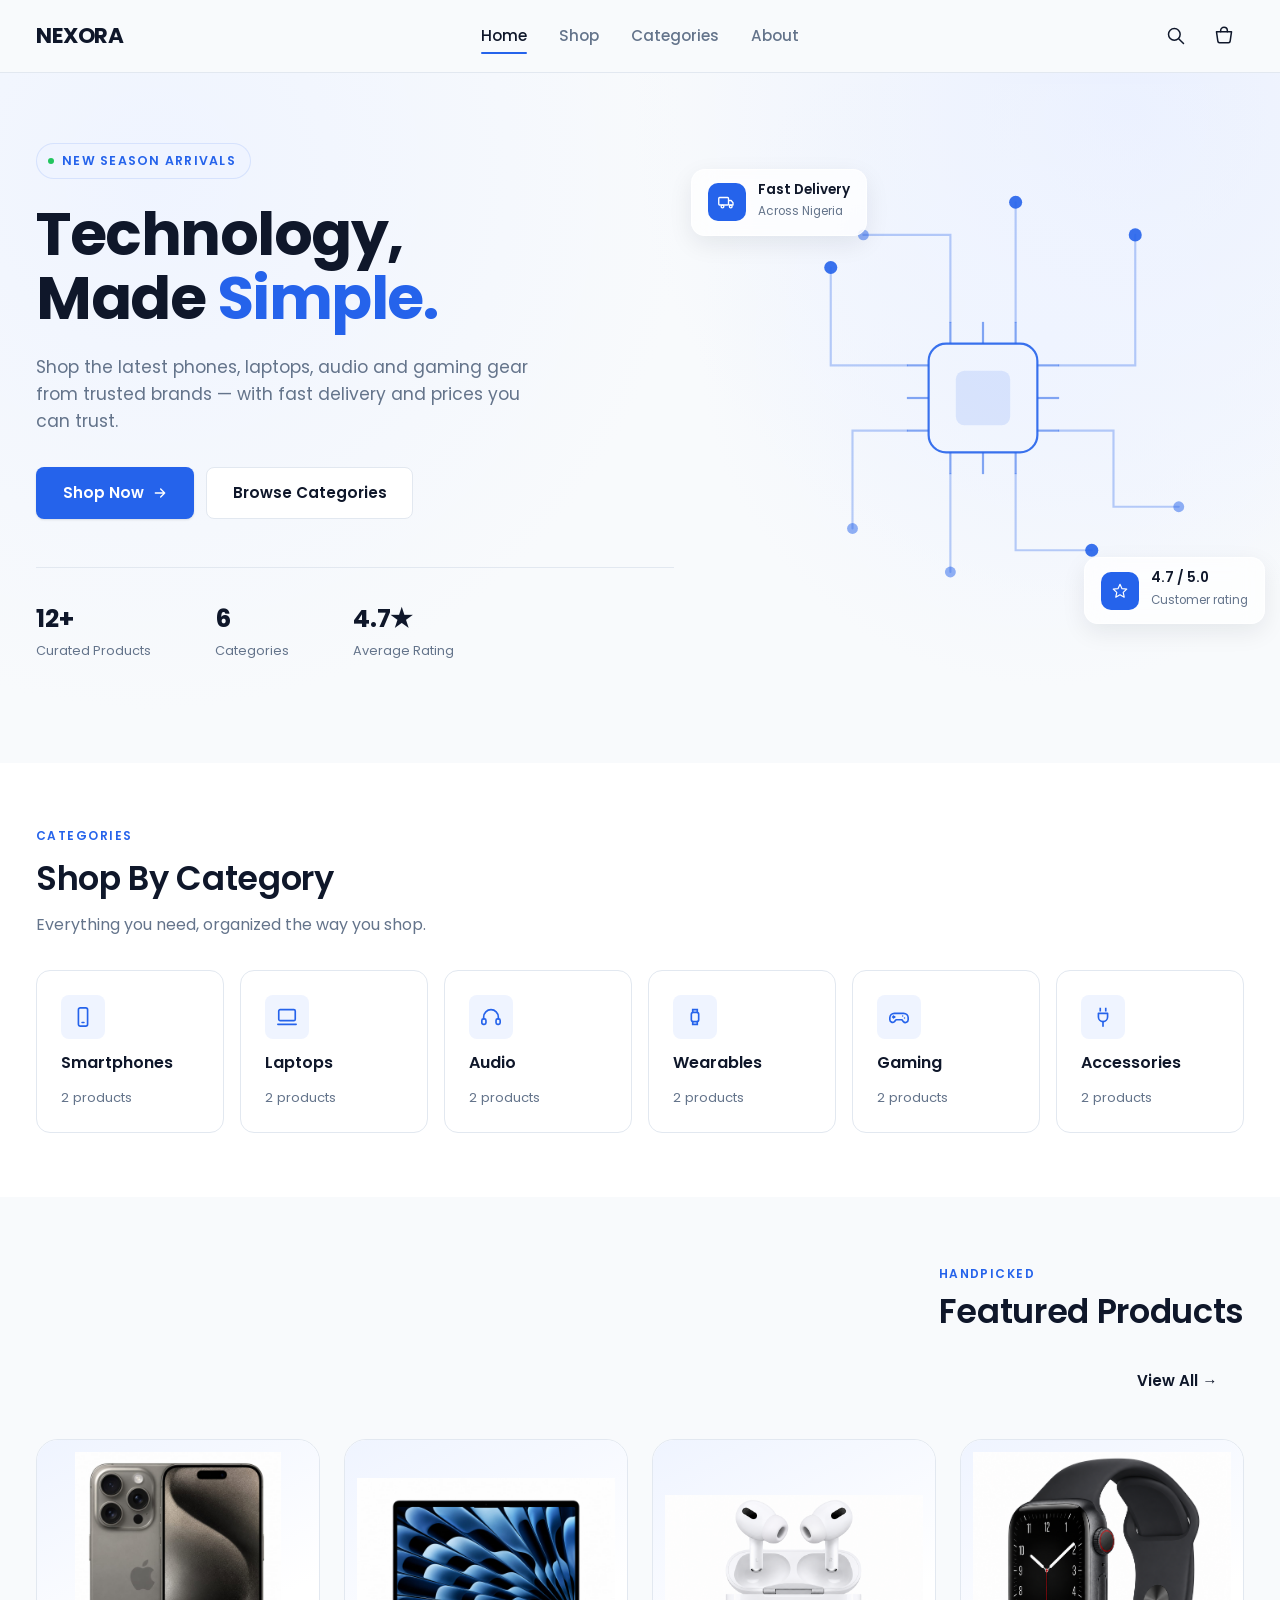
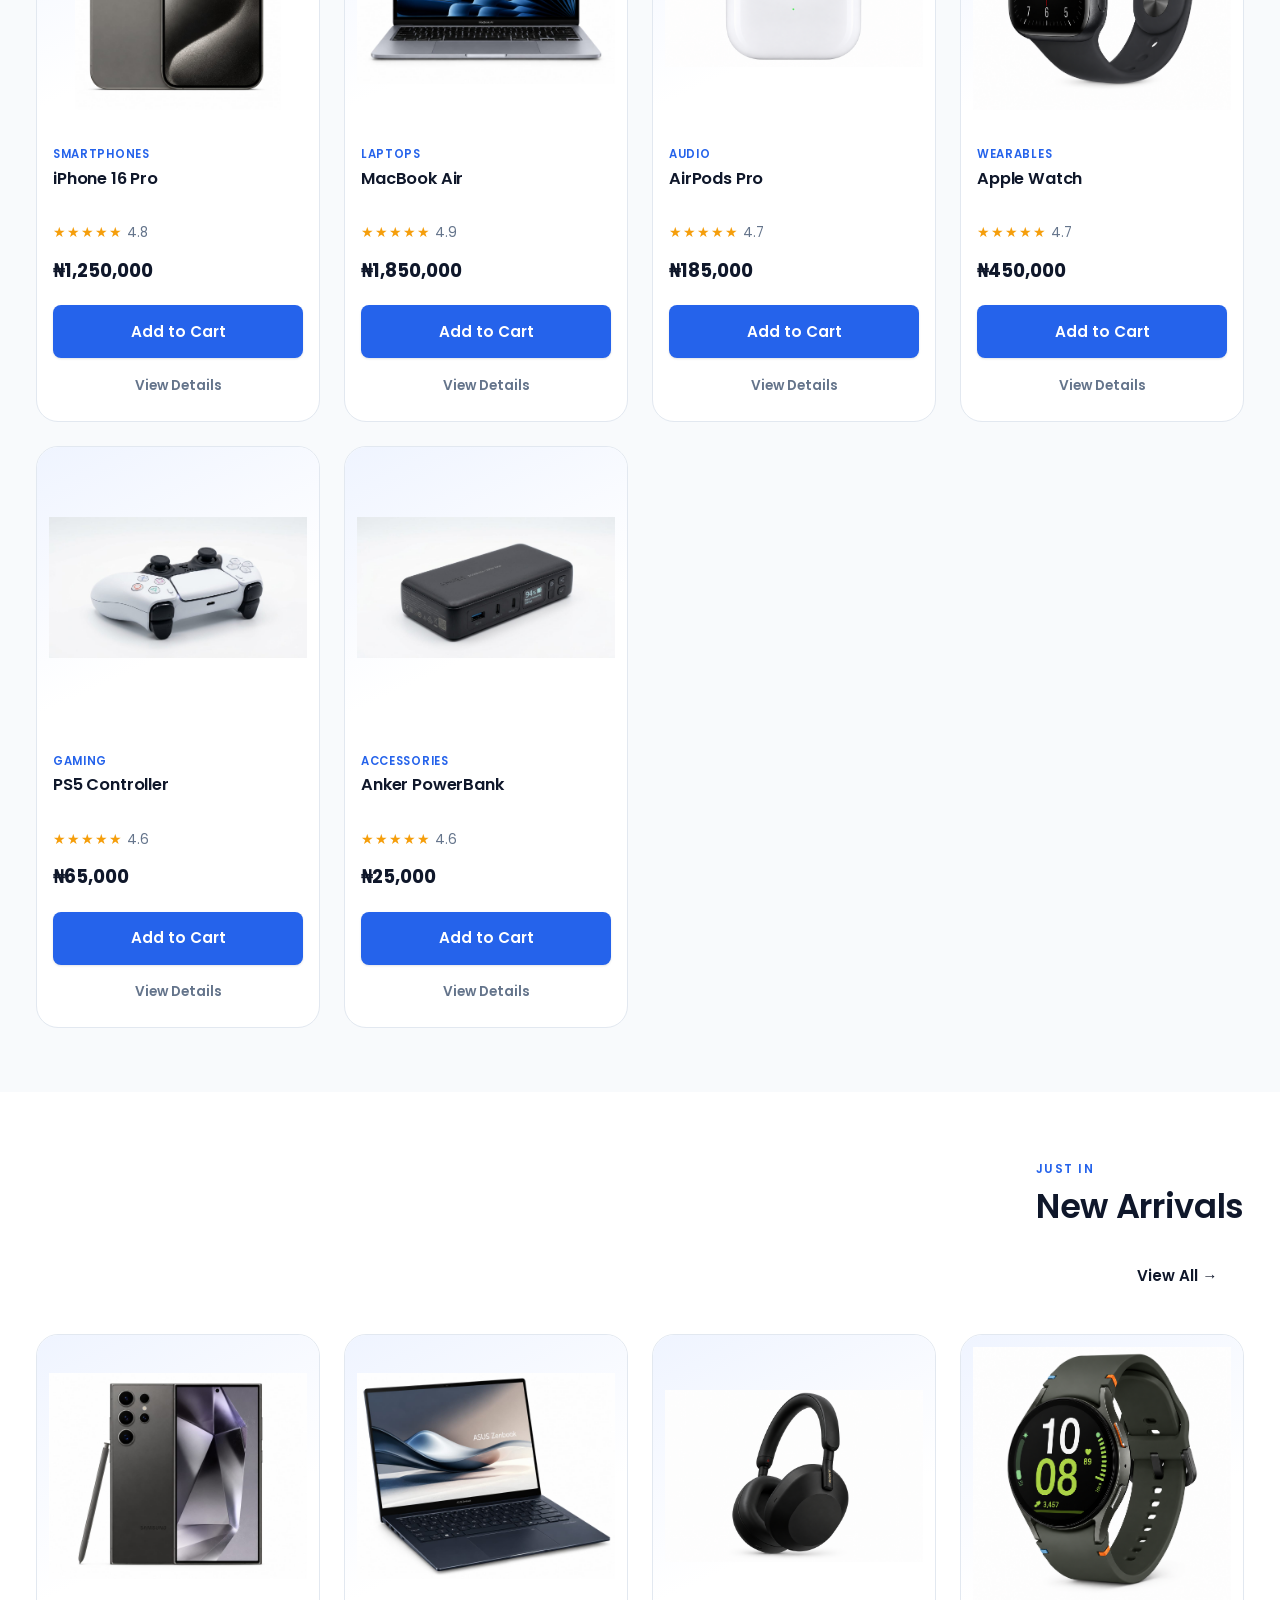
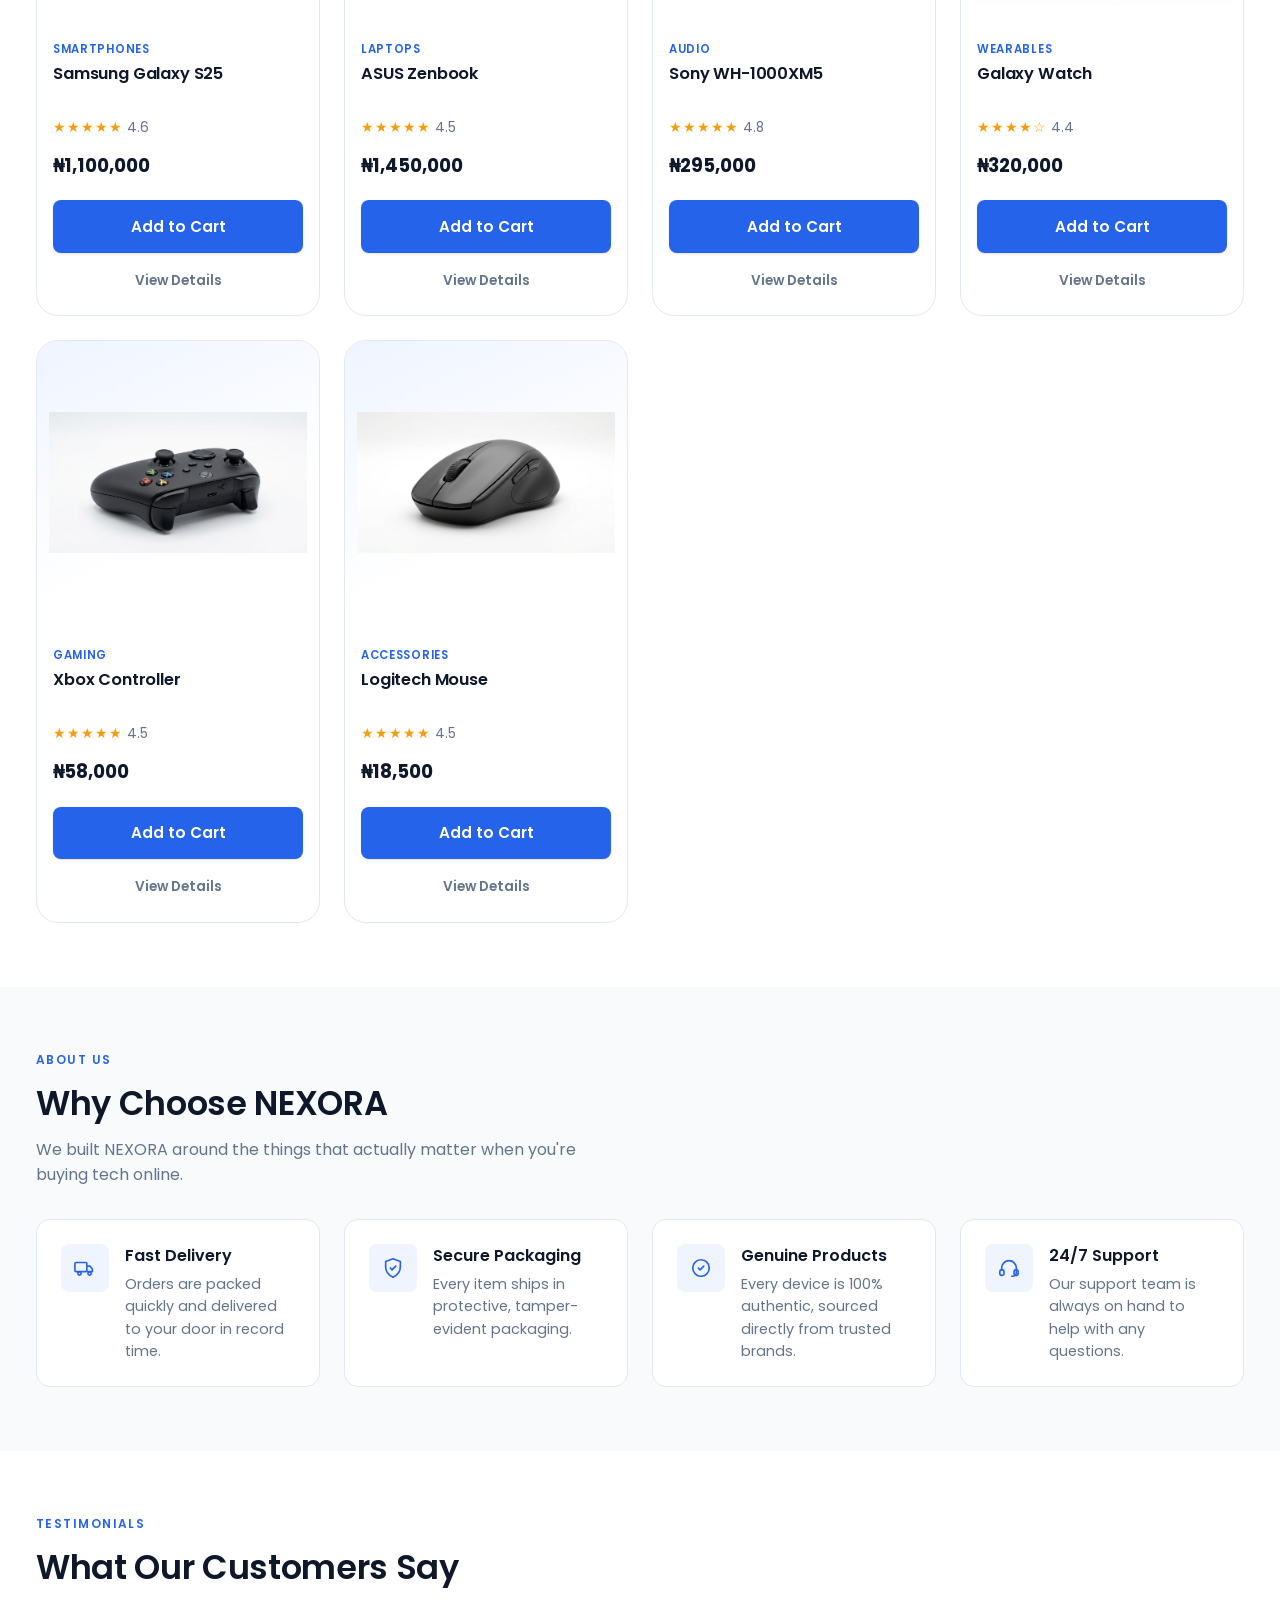
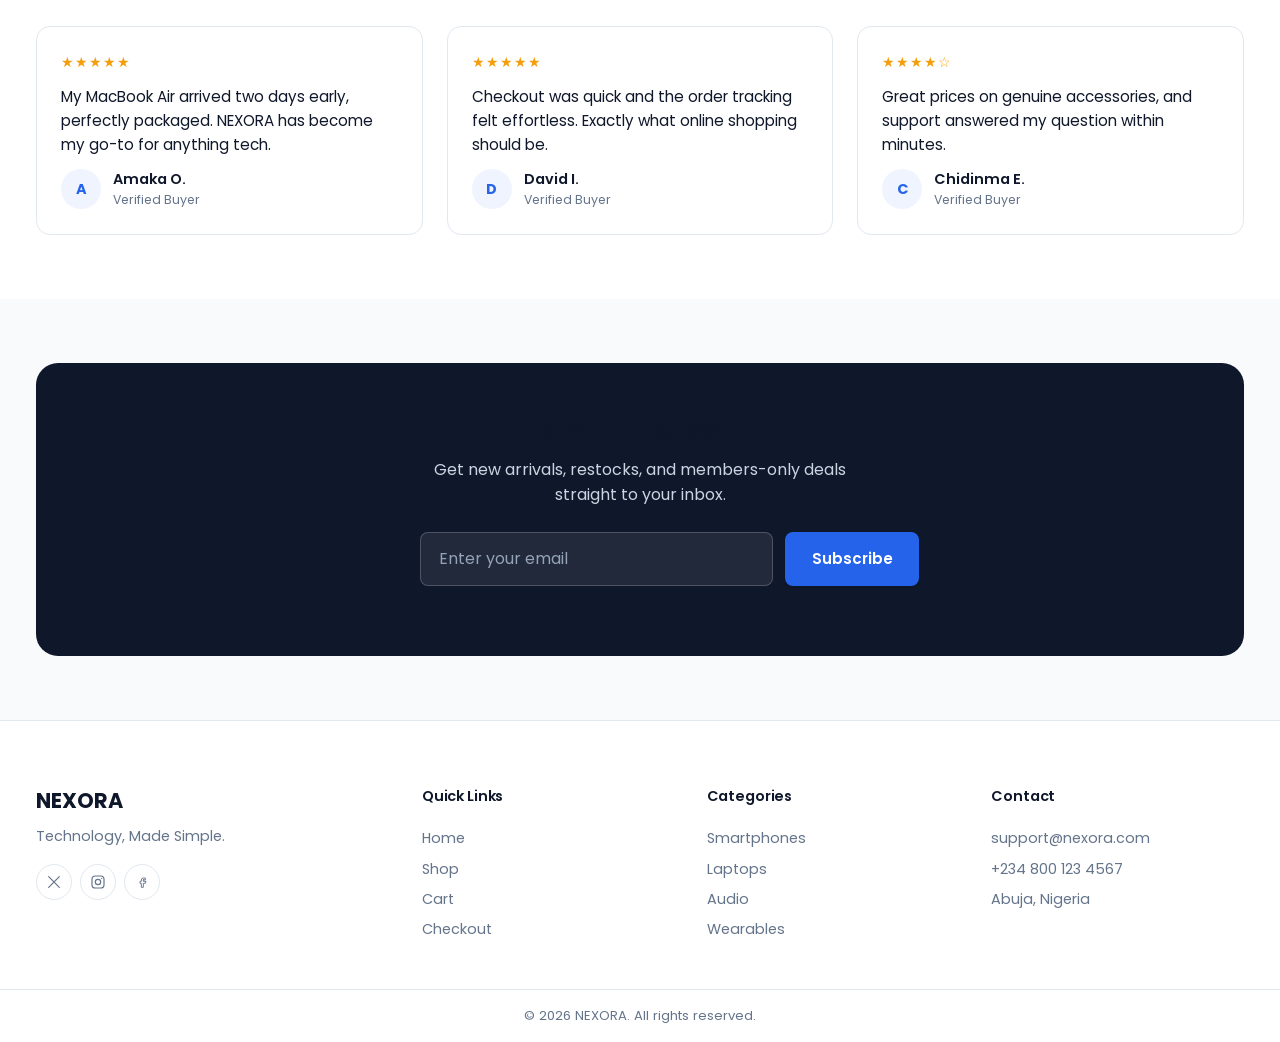
==== index.html @ f47aa78c "initail commit" ====
<!DOCTYPE html>
<html lang="en">
<head>
  <meta charset="UTF-8">
  <meta name="viewport" content="width=device-width, initial-scale=1.0">
  <title>NEXORA — Technology, Made Simple.</title>
  <meta name="description" content="NEXORA is a modern electronics store for phones, laptops, audio, wearables, gaming gear and accessories.">
  <link rel="preconnect" href="https://fonts.googleapis.com">
  <link rel="preconnect" href="https://fonts.gstatic.com" crossorigin>
  <link href="https://fonts.googleapis.com/css2?family=Poppins:wght@400;500;600;700&amp;display=swap" rel="stylesheet">
  <link rel="stylesheet" href="css/style.css">
  <link rel="stylesheet" href="css/products.css">
  <link rel="stylesheet" href="css/responsive.css">
</head>
<body>

  <!-- ============ NAVBAR ============ -->
  <header class="navbar">
    <div class="container navbar__inner">
      <a href="index.html" class="navbar__logo" aria-label="NEXORA Home">NEXORA</a>

      <nav class="navbar__links" aria-label="Primary">
        <a href="index.html" class="navbar__link" aria-current="page">Home</a>
        <a href="products.html" class="navbar__link">Shop</a>
        <a href="index.html#categories" class="navbar__link">Categories</a>
        <a href="index.html#why-choose" class="navbar__link">About</a>
      </nav>

      <div class="navbar__actions">
        <button class="icon-btn" id="searchToggle" aria-label="Search" aria-expanded="false" aria-controls="navbarSearch">
          <svg width="20" height="20" viewBox="0 0 24 24" fill="none" aria-hidden="true"><circle cx="10" cy="10" r="7" stroke="currentColor" stroke-width="1.8"/><line x1="21" y1="21" x2="15.5" y2="15.5" stroke="currentColor" stroke-width="1.8" stroke-linecap="round"/></svg>
        </button>
        <a href="cart.html" class="icon-btn" aria-label="View cart">
          <svg width="20" height="20" viewBox="0 0 24 24" fill="none" aria-hidden="true"><path d="M3 7h18l-1.6 11.2A2 2 0 0 1 17.4 20H6.6a2 2 0 0 1-2-1.8L3 7Z" stroke="currentColor" stroke-width="1.8" stroke-linejoin="round"/><path d="M8 7V5.5a4 4 0 0 1 8 0V7" stroke="currentColor" stroke-width="1.8" stroke-linecap="round"/></svg>
          <span class="cart-count" id="cartCount">0</span>
        </a>
        <button class="hamburger" id="hamburgerBtn" aria-label="Open menu" aria-expanded="false" aria-controls="mobileMenu">
          <span></span><span></span><span></span>
        </button>
      </div>
    </div>

    <div class="navbar__search" id="navbarSearch" hidden>
      <form class="navbar__search-form" id="navbarSearchForm" role="search" novalidate>
        <label for="navbarSearchInput" class="visually-hidden">Search products</label>
        <input type="search" id="navbarSearchInput" placeholder="Search for products..." autocomplete="off">
        <button type="submit">Search</button>
      </form>
    </div>
  </header>

  <div class="mobile-menu" id="mobileMenu" hidden>
    <nav aria-label="Mobile">
      <a href="index.html">Home</a>
      <a href="products.html">Shop</a>
      <a href="index.html#categories">Categories</a>
      <a href="index.html#why-choose">About</a>
      <a href="cart.html">Cart</a>
    </nav>
  </div>

  <main id="main-content">

    <!-- ============ HERO ============ -->
    <section class="hero">
      <div class="container hero__inner">
        <div class="hero__content">
          <span class="hero__eyebrow"><span class="hero__eyebrow-dot"></span>New Season Arrivals</span>
          <h1 class="hero__title">Technology,<br>Made <span>Simple.</span></h1>
          <p class="hero__text">Shop the latest phones, laptops, audio and gaming gear from trusted brands — with fast delivery and prices you can trust.</p>
          <div class="hero__actions">
            <a href="products.html" class="btn btn--primary">
              Shop Now
              <svg width="16" height="16" viewBox="0 0 24 24" fill="none" aria-hidden="true"><path d="M5 12h14M13 6l6 6-6 6" stroke="currentColor" stroke-width="2" stroke-linecap="round" stroke-linejoin="round"/></svg>
            </a>
            <a href="index.html#categories" class="btn btn--outline">Browse Categories</a>
          </div>
          <div class="hero__stats">
            <div>
              <p class="hero__stat-value">12+</p>
              <p class="hero__stat-label">Curated Products</p>
            </div>
            <div>
              <p class="hero__stat-value">6</p>
              <p class="hero__stat-label">Categories</p>
            </div>
            <div>
              <p class="hero__stat-value">4.7★</p>
              <p class="hero__stat-label">Average Rating</p>
            </div>
          </div>
        </div>

        <div class="hero__graphic-wrap">
          <svg class="hero__graphic" viewBox="0 0 480 480" xmlns="http://www.w3.org/2000/svg" role="img" aria-label="Abstract circuit board illustration">
            <rect x="190" y="190" width="100" height="100" rx="16" fill="none" stroke="currentColor" stroke-width="2" opacity="0.9"/>
            <rect x="215" y="215" width="50" height="50" rx="8" fill="currentColor" opacity="0.12"/>
            <g stroke="currentColor" stroke-width="2" opacity="0.55">
              <line x1="190" y1="210" x2="170" y2="210"/>
              <line x1="190" y1="240" x2="170" y2="240"/>
              <line x1="190" y1="270" x2="170" y2="270"/>
              <line x1="290" y1="210" x2="310" y2="210"/>
              <line x1="290" y1="240" x2="310" y2="240"/>
              <line x1="290" y1="270" x2="310" y2="270"/>
              <line x1="210" y1="190" x2="210" y2="170"/>
              <line x1="240" y1="190" x2="240" y2="170"/>
              <line x1="270" y1="190" x2="270" y2="170"/>
              <line x1="210" y1="290" x2="210" y2="310"/>
              <line x1="240" y1="290" x2="240" y2="310"/>
              <line x1="270" y1="290" x2="270" y2="310"/>
            </g>
            <g fill="none" stroke="currentColor" stroke-width="2" opacity="0.3" stroke-linecap="round">
              <path d="M170 210 H100 V120"/>
              <path d="M170 270 H120 V360"/>
              <path d="M310 210 H380 V90"/>
              <path d="M310 270 H360 V340 H420"/>
              <path d="M210 170 V90 H130"/>
              <path d="M270 170 V60"/>
              <path d="M210 310 V400"/>
              <path d="M270 310 V380 H340"/>
            </g>
            <g fill="currentColor">
              <circle cx="100" cy="120" r="6" opacity="0.9"/>
              <circle cx="120" cy="360" r="5" opacity="0.5"/>
              <circle cx="380" cy="90" r="6" opacity="0.9"/>
              <circle cx="420" cy="340" r="5" opacity="0.5"/>
              <circle cx="130" cy="90" r="5" opacity="0.5"/>
              <circle cx="270" cy="60" r="6" opacity="0.9"/>
              <circle cx="210" cy="400" r="5" opacity="0.5"/>
              <circle cx="340" cy="380" r="6" opacity="0.9"/>
            </g>
          </svg>

          <div class="hero__float-cards">
            <div class="hero__float-card hero__float-card--delivery">
              <span class="hero__float-card__icon">
                <svg width="18" height="18" viewBox="0 0 24 24" fill="none" aria-hidden="true"><rect x="1" y="6" width="13" height="10" rx="1.2" stroke="currentColor" stroke-width="1.8"/><path d="M14 10h3.5L20 13v3h-6" stroke="currentColor" stroke-width="1.8" stroke-linejoin="round"/><circle cx="6" cy="18" r="1.8" stroke="currentColor" stroke-width="1.8"/><circle cx="17" cy="18" r="1.8" stroke="currentColor" stroke-width="1.8"/></svg>
              </span>
              <span>
                <span class="hero__float-card__title" style="display:block;">Fast Delivery</span>
                <span class="hero__float-card__text">Across Nigeria</span>
              </span>
            </div>
            <div class="hero__float-card hero__float-card--rating">
              <span class="hero__float-card__icon">
                <svg width="18" height="18" viewBox="0 0 24 24" fill="none" aria-hidden="true"><path d="m12 3 2.7 5.9 6.3.6-4.7 4.4 1.3 6.4L12 17l-5.6 3.3 1.3-6.4-4.7-4.4 6.3-.6L12 3Z" stroke="currentColor" stroke-width="1.6" stroke-linejoin="round"/></svg>
              </span>
              <span>
                <span class="hero__float-card__title" style="display:block;">4.7 / 5.0</span>
                <span class="hero__float-card__text">Customer rating</span>
              </span>
            </div>
          </div>
        </div>
      </div>
    </section>

    <!-- ============ SHOP BY CATEGORY ============ -->
    <section class="section section--muted" id="categories">
      <div class="container">
        <div class="section__header">
          <span class="section__eyebrow">Categories</span>
          <h2 class="section__title">Shop By Category</h2>
          <p class="section__subtitle">Everything you need, organized the way you shop.</p>
        </div>

        <div class="category-grid">
          <a href="products.html?category=smartphones" class="category-card">
            <span class="category-card__icon">
              <svg width="22" height="22" viewBox="0 0 24 24" fill="none" aria-hidden="true"><rect x="7" y="2" width="10" height="20" rx="2" stroke="currentColor" stroke-width="1.8"/><line x1="11" y1="18" x2="13" y2="18" stroke="currentColor" stroke-width="1.8" stroke-linecap="round"/></svg>
            </span>
            <span class="category-card__name">Smartphones</span>
            <span class="category-card__count">2 products</span>
          </a>
          <a href="products.html?category=laptops" class="category-card">
            <span class="category-card__icon">
              <svg width="22" height="22" viewBox="0 0 24 24" fill="none" aria-hidden="true"><rect x="3" y="4" width="18" height="12" rx="1.5" stroke="currentColor" stroke-width="1.8"/><line x1="2" y1="20" x2="22" y2="20" stroke="currentColor" stroke-width="1.8" stroke-linecap="round"/></svg>
            </span>
            <span class="category-card__name">Laptops</span>
            <span class="category-card__count">2 products</span>
          </a>
          <a href="products.html?category=audio" class="category-card">
            <span class="category-card__icon">
              <svg width="22" height="22" viewBox="0 0 24 24" fill="none" aria-hidden="true"><path d="M4 14v-2a8 8 0 0 1 16 0v2" stroke="currentColor" stroke-width="1.8" stroke-linecap="round"/><rect x="2" y="14" width="4.5" height="6" rx="1.8" stroke="currentColor" stroke-width="1.8"/><rect x="17.5" y="14" width="4.5" height="6" rx="1.8" stroke="currentColor" stroke-width="1.8"/></svg>
            </span>
            <span class="category-card__name">Audio</span>
            <span class="category-card__count">2 products</span>
          </a>
          <a href="products.html?category=wearables" class="category-card">
            <span class="category-card__icon">
              <svg width="22" height="22" viewBox="0 0 24 24" fill="none" aria-hidden="true"><rect x="8" y="7" width="8" height="10" rx="2" stroke="currentColor" stroke-width="1.8"/><path d="M9.5 7V4h5v3M9.5 17v3h5v-3" stroke="currentColor" stroke-width="1.8" stroke-linecap="round"/></svg>
            </span>
            <span class="category-card__name">Wearables</span>
            <span class="category-card__count">2 products</span>
          </a>
          <a href="products.html?category=gaming" class="category-card">
            <span class="category-card__icon">
              <svg width="22" height="22" viewBox="0 0 24 24" fill="none" aria-hidden="true"><path d="M7 8h10a5 5 0 0 1 5 5v2a3 3 0 0 1-5.2 2.06L15.2 15H8.8L7 17.06A3 3 0 0 1 2 15v-2a5 5 0 0 1 5-5Z" stroke="currentColor" stroke-width="1.8" stroke-linejoin="round"/><line x1="7" y1="12" x2="7" y2="12.01" stroke="currentColor" stroke-width="2.4" stroke-linecap="round"/><line x1="6" y1="11" x2="6" y2="13" stroke="currentColor" stroke-width="1.8" stroke-linecap="round"/><line x1="5" y1="12" x2="7" y2="12" stroke="currentColor" stroke-width="1.8" stroke-linecap="round"/><circle cx="16" cy="11" r="0.8" fill="currentColor"/><circle cx="18" cy="13" r="0.8" fill="currentColor"/></svg>
            </span>
            <span class="category-card__name">Gaming</span>
            <span class="category-card__count">2 products</span>
          </a>
          <a href="products.html?category=accessories" class="category-card">
            <span class="category-card__icon">
              <svg width="22" height="22" viewBox="0 0 24 24" fill="none" aria-hidden="true"><path d="M9 2v4M15 2v4M7 8h10v4a5 5 0 0 1-10 0V8Z" stroke="currentColor" stroke-width="1.8" stroke-linejoin="round"/><line x1="12" y1="17" x2="12" y2="22" stroke="currentColor" stroke-width="1.8" stroke-linecap="round"/></svg>
            </span>
            <span class="category-card__name">Accessories</span>
            <span class="category-card__count">2 products</span>
          </a>
        </div>
      </div>
    </section>

    <!-- ============ FEATURED PRODUCTS ============ -->
    <section class="section">
      <div class="container">
        <div class="section__header section__head-row">
          <div>
            <span class="section__eyebrow">Handpicked</span>
            <h2 class="section__title">Featured Products</h2>
          </div>
          <a href="products.html" class="btn btn--ghost">View All →</a>
        </div>
        <div class="product-grid" id="featuredGrid">
          <!-- Populated by products.js -->
        </div>
      </div>
    </section>

    <!-- ============ NEW ARRIVALS ============ -->
    <section class="section section--muted">
      <div class="container">
        <div class="section__header section__head-row">
          <div>
            <span class="section__eyebrow">Just In</span>
            <h2 class="section__title">New Arrivals</h2>
          </div>
          <a href="products.html" class="btn btn--ghost">View All →</a>
        </div>
        <div class="product-grid" id="newArrivalsGrid">
          <!-- Populated by products.js -->
        </div>
      </div>
    </section>

    <!-- ============ WHY CHOOSE NEXORA ============ -->
    <section class="section" id="why-choose">
      <div class="container">
        <div class="section__header">
          <span class="section__eyebrow">About Us</span>
          <h2 class="section__title">Why Choose NEXORA</h2>
          <p class="section__subtitle">We built NEXORA around the things that actually matter when you're buying tech online.</p>
        </div>
        <div class="features-grid">
          <div class="feature-card">
            <span class="feature-card__icon">
              <svg width="22" height="22" viewBox="0 0 24 24" fill="none" aria-hidden="true"><rect x="1" y="6" width="13" height="10" rx="1.2" stroke="currentColor" stroke-width="1.8"/><path d="M14 10h3.5L20 13v3h-6" stroke="currentColor" stroke-width="1.8" stroke-linejoin="round"/><circle cx="6" cy="18" r="1.8" stroke="currentColor" stroke-width="1.8"/><circle cx="17" cy="18" r="1.8" stroke="currentColor" stroke-width="1.8"/></svg>
            </span>
            <div>
              <p class="feature-card__title">Fast Delivery</p>
              <p class="feature-card__text">Orders are packed quickly and delivered to your door in record time.</p>
            </div>
          </div>
          <div class="feature-card">
            <span class="feature-card__icon">
              <svg width="22" height="22" viewBox="0 0 24 24" fill="none" aria-hidden="true"><path d="M12 2 4 5v6c0 5 3.5 9 8 11 4.5-2 8-6 8-11V5l-8-3Z" stroke="currentColor" stroke-width="1.8" stroke-linejoin="round"/><path d="m9 12 2 2 4-4" stroke="currentColor" stroke-width="1.8" stroke-linecap="round" stroke-linejoin="round"/></svg>
            </span>
            <div>
              <p class="feature-card__title">Secure Packaging</p>
              <p class="feature-card__text">Every item ships in protective, tamper-evident packaging.</p>
            </div>
          </div>
          <div class="feature-card">
            <span class="feature-card__icon">
              <svg width="22" height="22" viewBox="0 0 24 24" fill="none" aria-hidden="true"><circle cx="12" cy="12" r="9" stroke="currentColor" stroke-width="1.8"/><path d="m9 12 2 2 4-4" stroke="currentColor" stroke-width="1.8" stroke-linecap="round" stroke-linejoin="round"/></svg>
            </span>
            <div>
              <p class="feature-card__title">Genuine Products</p>
              <p class="feature-card__text">Every device is 100% authentic, sourced directly from trusted brands.</p>
            </div>
          </div>
          <div class="feature-card">
            <span class="feature-card__icon">
              <svg width="22" height="22" viewBox="0 0 24 24" fill="none" aria-hidden="true"><path d="M4 14v-2a8 8 0 0 1 16 0v2" stroke="currentColor" stroke-width="1.8" stroke-linecap="round"/><rect x="2" y="14" width="4.5" height="6" rx="1.8" stroke="currentColor" stroke-width="1.8"/><rect x="17.5" y="14" width="4.5" height="6" rx="1.8" stroke="currentColor" stroke-width="1.8"/><path d="M20 16v1a4 4 0 0 1-4 4h-1" stroke="currentColor" stroke-width="1.8" stroke-linecap="round"/></svg>
            </span>
            <div>
              <p class="feature-card__title">24/7 Support</p>
              <p class="feature-card__text">Our support team is always on hand to help with any questions.</p>
            </div>
          </div>
        </div>
      </div>
    </section>

    <!-- ============ TESTIMONIALS ============ -->
    <section class="section section--muted">
      <div class="container">
        <div class="section__header">
          <span class="section__eyebrow">Testimonials</span>
          <h2 class="section__title">What Our Customers Say</h2>
        </div>
        <div class="testimonial-grid">
          <div class="testimonial-card">
            <div class="stars" aria-hidden="true">★★★★★</div>
            <p class="testimonial-card__quote">My MacBook Air arrived two days early, perfectly packaged. NEXORA has become my go-to for anything tech.</p>
            <div class="testimonial-card__author">
              <span class="testimonial-card__avatar">A</span>
              <div>
                <p class="testimonial-card__name">Amaka O.</p>
                <p class="testimonial-card__role">Verified Buyer</p>
              </div>
            </div>
          </div>
          <div class="testimonial-card">
            <div class="stars" aria-hidden="true">★★★★★</div>
            <p class="testimonial-card__quote">Checkout was quick and the order tracking felt effortless. Exactly what online shopping should be.</p>
            <div class="testimonial-card__author">
              <span class="testimonial-card__avatar">D</span>
              <div>
                <p class="testimonial-card__name">David I.</p>
                <p class="testimonial-card__role">Verified Buyer</p>
              </div>
            </div>
          </div>
          <div class="testimonial-card">
            <div class="stars" aria-hidden="true">★★★★☆</div>
            <p class="testimonial-card__quote">Great prices on genuine accessories, and support answered my question within minutes.</p>
            <div class="testimonial-card__author">
              <span class="testimonial-card__avatar">C</span>
              <div>
                <p class="testimonial-card__name">Chidinma E.</p>
                <p class="testimonial-card__role">Verified Buyer</p>
              </div>
            </div>
          </div>
        </div>
      </div>
    </section>

    <!-- ============ NEWSLETTER ============ -->
    <section class="section">
      <div class="container">
        <div class="newsletter">
          <h2 class="newsletter__title">Stay in the loop</h2>
          <p class="newsletter__text">Get new arrivals, restocks, and members-only deals straight to your inbox.</p>
          <form class="newsletter__form" id="newsletterForm" novalidate>
            <label for="newsletterEmail" class="visually-hidden">Email address</label>
            <div class="newsletter__field">
              <input type="email" id="newsletterEmail" placeholder="Enter your email" aria-describedby="newsletterEmailError">
              <button type="submit" class="btn btn--primary">Subscribe</button>
            </div>
            <p class="field__error field__error--dark" id="newsletterEmailError"></p>
          </form>
        </div>
      </div>
    </section>

  </main>

  <!-- ============ FOOTER ============ -->
  <footer class="footer">
    <div class="container footer__grid">
      <div class="footer__brand">
        <p class="footer__logo">NEXORA</p>
        <p class="footer__tagline">Technology, Made Simple.</p>
        <div class="footer__socials">
          <a href="#" aria-label="NEXORA on Twitter / X"><svg width="16" height="16" viewBox="0 0 24 24" fill="none" aria-hidden="true"><path d="M4 4l16 16M20 4 4 20" stroke="currentColor" stroke-width="1.8" stroke-linecap="round"/></svg></a>
          <a href="#" aria-label="NEXORA on Instagram"><svg width="16" height="16" viewBox="0 0 24 24" fill="none" aria-hidden="true"><rect x="3" y="3" width="18" height="18" rx="5" stroke="currentColor" stroke-width="1.8"/><circle cx="12" cy="12" r="4" stroke="currentColor" stroke-width="1.8"/><circle cx="17.5" cy="6.5" r="1" fill="currentColor"/></svg></a>
          <a href="#" aria-label="NEXORA on Facebook"><svg width="16" height="16" viewBox="0 0 24 24" fill="none" aria-hidden="true"><path d="M14 9h3V6h-3a3 3 0 0 0-3 3v2H9v3h2v6h3v-6h3l1-3h-4V9a1 1 0 0 1 1-1Z" stroke="currentColor" stroke-width="1.4" stroke-linejoin="round"/></svg></a>
        </div>
      </div>
      <div class="footer__col">
        <h3>Quick Links</h3>
        <a href="index.html">Home</a>
        <a href="products.html">Shop</a>
        <a href="cart.html">Cart</a>
        <a href="checkout.html">Checkout</a>
      </div>
      <div class="footer__col">
        <h3>Categories</h3>
        <a href="products.html?category=smartphones">Smartphones</a>
        <a href="products.html?category=laptops">Laptops</a>
        <a href="products.html?category=audio">Audio</a>
        <a href="products.html?category=wearables">Wearables</a>
      </div>
      <div class="footer__col">
        <h3>Contact</h3>
        <p>support@nexora.com</p>
        <p>+234 800 123 4567</p>
        <p>Abuja, Nigeria</p>
      </div>
    </div>
    <div class="footer__bottom">
      <p>&copy; 2026 NEXORA. All rights reserved.</p>
    </div>
  </footer>

  <button id="scrollTopBtn" class="scroll-top-btn" aria-label="Scroll to top" hidden>
    <svg width="18" height="18" viewBox="0 0 24 24" fill="none" aria-hidden="true"><path d="M6 15l6-6 6 6" stroke="currentColor" stroke-width="2" stroke-linecap="round" stroke-linejoin="round"/></svg>
  </button>

  <div id="toastContainer" class="toast-container" aria-live="polite" aria-atomic="true"></div>

  <script src="js/main.js"></script>
  <script src="js/products.js"></script>
</body>
</html>
---- css/style.css ----
/* =============================================================
   NEXORA — style.css
   Global design tokens, typography, layout primitives, the navbar,
   footer, and every section that lives on the home page. Components
   that are reused elsewhere (buttons, cards, forms, toasts) also
   live here so products.css and every page can rely on them.
   ============================================================= */

/* ---------- Design tokens ---------- */
:root {
  /* Brand colors (fixed by the NEXORA design system) */
  --bg: #F8FAFC;
  --surface: #FFFFFF;
  --primary: #2563EB;
  --primary-hover: #1D4ED8;
  --text: #0F172A;
  --text-secondary: #64748B;
  --border: #E2E8F0;
  --success: #22C55E;

  /* Supporting tokens derived from the brand palette */
  --primary-soft: #EFF4FF;
  --danger: #DC2626;
  --danger-soft: #FEF2F2;

  /* Spacing scale — keeps rhythm consistent across every section */
  --space-1: 4px;
  --space-2: 8px;
  --space-3: 12px;
  --space-4: 16px;
  --space-5: 24px;
  --space-6: 32px;
  --space-7: 48px;
  --space-8: 64px;
  --space-9: 96px;

  /* Radius + shadow — used sparingly for a premium, non-toy feel */
  --radius-sm: 8px;
  --radius-md: 14px;
  --radius-lg: 22px;
  --shadow-sm: 0 1px 2px rgba(15, 23, 42, 0.06), 0 1px 3px rgba(15, 23, 42, 0.06);
  --shadow-md: 0 8px 24px rgba(15, 23, 42, 0.08);
  --shadow-lg: 0 20px 48px rgba(15, 23, 42, 0.12);

  --font-body: "Poppins", -apple-system, BlinkMacSystemFont, "Segoe UI", sans-serif;
  --container-width: 1240px;
  --transition: 0.2s ease;
}

/* ---------- Reset ---------- */
*, *::before, *::after { box-sizing: border-box; }

html { scroll-behavior: smooth; }

@media (prefers-reduced-motion: reduce) {
  html { scroll-behavior: auto; }
  *, *::before, *::after {
    animation-duration: 0.01ms !important;
    animation-iteration-count: 1 !important;
    transition-duration: 0.01ms !important;
  }
}

body, h1, h2, h3, h4, p, figure, blockquote, dl, dd { margin: 0; }
ul, ol { margin: 0; padding: 0; list-style: none; }
img { max-width: 100%; display: block; }
button, input, select, textarea { font: inherit; color: inherit; }
button { cursor: pointer; background: none; border: none; }
a { color: inherit; text-decoration: none; }

body {
  font-family: var(--font-body);
  background: var(--bg);
  color: var(--text);
  line-height: 1.55;
  -webkit-font-smoothing: antialiased;
}

body.no-scroll { overflow: hidden; }

/* Visible, on-brand focus state — required everywhere for keyboard users */
a:focus-visible,
button:focus-visible,
input:focus-visible,
select:focus-visible,
textarea:focus-visible {
  outline: 2px solid var(--primary);
  outline-offset: 2px;
  border-radius: var(--radius-sm);
}

.visually-hidden {
  position: absolute;
  width: 1px; height: 1px;
  overflow: hidden;
  clip: rect(0 0 0 0);
  white-space: nowrap;
}

/* BUG FIX: several components below (.empty-state, .cart-layout,
   .product-detail, etc.) set an explicit `display` value for their own
   layout purposes. An explicit author `display` always wins over the
   browser's built-in `[hidden] { display: none }` rule, no matter how
   the `hidden` attribute/property is toggled from JS — which was why
   "No products found" and similar empty-states could stay visible even
   after JS set `.hidden = true`. This single rule restores the native
   behavior everywhere, with the highest priority so nothing can quietly
   override it again. */
[hidden] { display: none !important; }

/* ---------- Layout ---------- */
.container {
  width: 100%;
  max-width: var(--container-width);
  margin-inline: auto;
  padding-inline: var(--space-4);
}

.section { padding-block: var(--space-8); }
.section--tight { padding-block: var(--space-7); }
.section--muted { background: var(--surface); }

.section__header {
  display: flex;
  flex-direction: column;
  gap: var(--space-2);
  margin-bottom: var(--space-6);
}

.section__eyebrow {
  font-size: 0.75rem;
  font-weight: 600;
  letter-spacing: 0.12em;
  text-transform: uppercase;
  color: var(--primary);
}

.section__title {
  font-size: clamp(1.5rem, 1.2rem + 1.2vw, 2.1rem);
  font-weight: 600;
  letter-spacing: -0.01em;
}

.section__subtitle {
  color: var(--text-secondary);
  max-width: 56ch;
}

.section__head-row {
  display: flex;
  align-items: flex-end;
  justify-content: space-between;
  gap: var(--space-4);
  flex-wrap: wrap;
}

/* ---------- Typography ---------- */
h1, h2, h3, h4 { font-weight: 600; color: var(--text); letter-spacing: -0.01em; }
.text-secondary { color: var(--text-secondary); }
.text-sm { font-size: 0.875rem; }

/* ---------- Buttons ---------- */
.btn {
  display: inline-flex;
  align-items: center;
  justify-content: center;
  gap: var(--space-2);
  padding: 0.85rem 1.6rem;
  border-radius: var(--radius-sm);
  font-weight: 600;
  font-size: 0.95rem;
  border: 1px solid transparent;
  transition: transform var(--transition), background var(--transition), box-shadow var(--transition), border-color var(--transition);
  white-space: nowrap;
}

.btn--primary {
  background: var(--primary);
  color: #fff;
  box-shadow: var(--shadow-sm);
}
.btn--primary:hover { background: var(--primary-hover); box-shadow: var(--shadow-md); transform: translateY(-1px); }

.btn--outline {
  background: var(--surface);
  color: var(--text);
  border-color: var(--border);
}
.btn--outline:hover { border-color: var(--primary); color: var(--primary); }

.btn--ghost {
  background: transparent;
  color: var(--text);
}
.btn--ghost:hover { color: var(--primary); }

.btn--sm { padding: 0.6rem 1.1rem; font-size: 0.85rem; }
.btn--block { width: 100%; }
.btn:disabled { opacity: 0.65; cursor: not-allowed; transform: none !important; }

/* ---------- Forms (shared across shop search, checkout, newsletter) ---------- */
.field { display: flex; flex-direction: column; gap: var(--space-2); }

.field label {
  font-size: 0.85rem;
  font-weight: 500;
  color: var(--text);
}

.field input,
.field select,
.field textarea {
  padding: 0.8rem 1rem;
  border: 1px solid var(--border);
  border-radius: var(--radius-sm);
  background: var(--surface);
  font-size: 0.95rem;
  transition: border-color var(--transition), box-shadow var(--transition);
}

.field input:focus,
.field select:focus,
.field textarea:focus {
  border-color: var(--primary);
  box-shadow: 0 0 0 3px var(--primary-soft);
  outline: none;
}

.field input[aria-invalid="true"] { border-color: var(--danger); }

.field__error {
  min-height: 1.1em;
  font-size: 0.8rem;
  color: var(--danger);
}

/* ---------- Star ratings ---------- */
.stars { color: #F59E0B; letter-spacing: 1px; font-size: 0.9rem; }
.rating-value { font-size: 0.85rem; color: var(--text-secondary); margin-left: var(--space-1); }

/* ---------- Navbar ---------- */
.navbar {
  position: sticky;
  top: 0;
  z-index: 100;
  background: rgba(248, 250, 252, 0.92);
  backdrop-filter: blur(10px);
  border-bottom: 1px solid var(--border);
}

.navbar__inner {
  display: flex;
  align-items: center;
  justify-content: space-between;
  gap: var(--space-4);
  padding-block: var(--space-4);
}

.navbar__logo {
  font-size: 1.35rem;
  font-weight: 700;
  letter-spacing: -0.02em;
  color: var(--text);
}

.navbar__links { display: none; align-items: center; gap: var(--space-6); }

.navbar__link {
  font-size: 0.95rem;
  font-weight: 500;
  color: var(--text-secondary);
  transition: color var(--transition);
  position: relative;
}
.navbar__link:hover, .navbar__link[aria-current="page"] { color: var(--text); }
.navbar__link[aria-current="page"]::after {
  content: "";
  position: absolute;
  left: 0; right: 0; bottom: -6px;
  height: 2px;
  background: var(--primary);
  border-radius: 2px;
}

.navbar__actions { display: flex; align-items: center; gap: var(--space-2); }

.icon-btn {
  position: relative;
  display: inline-flex;
  align-items: center;
  justify-content: center;
  width: 40px; height: 40px;
  border-radius: var(--radius-sm);
  color: var(--text);
  transition: background var(--transition), color var(--transition);
}
.icon-btn:hover { background: var(--primary-soft); color: var(--primary); }

.cart-count {
  position: absolute;
  top: 2px; right: 2px;
  min-width: 16px; height: 16px;
  padding: 0 3px;
  border-radius: 999px;
  background: var(--primary);
  color: #fff;
  font-size: 0.65rem;
  font-weight: 700;
  display: none;
  align-items: center;
  justify-content: center;
}
.cart-count--visible { display: flex; }

.hamburger {
  display: inline-flex;
  flex-direction: column;
  justify-content: center;
  gap: 5px;
  width: 40px; height: 40px;
  align-items: center;
}
.hamburger span {
  width: 20px; height: 2px;
  background: var(--text);
  border-radius: 2px;
  transition: transform var(--transition), opacity var(--transition);
}
.hamburger--active span:nth-child(1) { transform: translateY(7px) rotate(45deg); }
.hamburger--active span:nth-child(2) { opacity: 0; }
.hamburger--active span:nth-child(3) { transform: translateY(-7px) rotate(-45deg); }

.navbar__search {
  border-top: 1px solid var(--border);
  background: var(--surface);
}
.navbar__search-form {
  display: flex;
  gap: var(--space-2);
  padding: var(--space-3) var(--space-4);
  max-width: var(--container-width);
  margin-inline: auto;
}
.navbar__search-form input {
  flex: 1;
  padding: 0.7rem 1rem;
  border: 1px solid var(--border);
  border-radius: var(--radius-sm);
  background: var(--bg);
}
.navbar__search-form button {
  padding: 0.7rem 1.2rem;
  background: var(--primary);
  color: #fff;
  border-radius: var(--radius-sm);
  font-weight: 600;
  font-size: 0.9rem;
}

.mobile-menu {
  position: fixed;
  inset: 0 0 0 auto;
  top: 0;
  width: min(78vw, 320px);
  height: 100%;
  background: var(--surface);
  box-shadow: var(--shadow-lg);
  z-index: 200;
  transform: translateX(100%);
  transition: transform var(--transition);
  padding: var(--space-8) var(--space-5) var(--space-5);
}
.mobile-menu--open { transform: translateX(0); }
.mobile-menu nav { display: flex; flex-direction: column; gap: var(--space-5); }
.mobile-menu nav a { font-size: 1.05rem; font-weight: 500; color: var(--text); }

/* ---------- Hero ---------- */
.hero {
  position: relative;
  overflow: hidden;
  padding-block: var(--space-8) var(--space-9);
  /* Soft mesh of brand-blue gradients — premium without leaning on any
     imagery, and quiet enough to keep the copy fully legible */
  background:
    radial-gradient(circle at 12% 15%, var(--primary-soft) 0%, transparent 42%),
    radial-gradient(circle at 88% 6%, #EAF0FF 0%, transparent 38%),
    var(--bg);
}

.hero__inner {
  display: grid;
  gap: var(--space-7);
  align-items: center;
  position: relative;
  z-index: 1;
}

.hero__eyebrow {
  display: inline-flex;
  align-items: center;
  gap: var(--space-2);
  font-size: 0.78rem;
  font-weight: 600;
  letter-spacing: 0.1em;
  text-transform: uppercase;
  color: var(--primary);
  background: var(--primary-soft);
  padding: 0.45rem 0.9rem 0.45rem 0.7rem;
  border-radius: 999px;
  margin-bottom: var(--space-5);
  border: 1px solid rgba(37, 99, 235, 0.12);
}
.hero__eyebrow-dot {
  width: 6px; height: 6px;
  border-radius: 50%;
  background: var(--success);
  flex-shrink: 0;
}

.hero__title {
  font-size: clamp(2.2rem, 1.6rem + 3.2vw, 3.75rem);
  font-weight: 700;
  letter-spacing: -0.025em;
  line-height: 1.06;
  margin-bottom: var(--space-5);
}
.hero__title span { color: var(--primary); }

.hero__text {
  color: var(--text-secondary);
  font-size: 1.08rem;
  max-width: 46ch;
  margin-bottom: var(--space-6);
}

.hero__actions { display: flex; flex-wrap: wrap; gap: var(--space-3); }
.hero__actions .btn--primary { gap: var(--space-2); }

.hero__stats {
  display: flex;
  gap: var(--space-7);
  margin-top: var(--space-7);
  padding-top: var(--space-6);
  border-top: 1px solid var(--border);
}
.hero__stat-value { font-size: 1.55rem; font-weight: 700; letter-spacing: -0.01em; }
.hero__stat-label { font-size: 0.8rem; color: var(--text-secondary); margin-top: 2px; }

/* Circuit-motif graphic — the signature visual, hand-drawn as SVG so it
   works without any image assets and reflects the electronics subject */
.hero__graphic {
  width: 100%;
  height: auto;
  color: var(--primary);
}
.hero__graphic-wrap { position: relative; }
.hero__graphic-wrap::before {
  content: "";
  position: absolute;
  inset: -10%;
  background: radial-gradient(circle at 60% 40%, var(--primary-soft), transparent 65%);
  z-index: -1;
}

/* Floating glassmorphism trust cards — mobile-first as a quiet static
   stack under the graphic; responsive.css promotes them to floating
   badges over the graphic once there's room to do it elegantly */
.hero__float-cards {
  display: flex;
  flex-direction: column;
  gap: var(--space-3);
  margin-top: var(--space-5);
}
.hero__float-card {
  display: flex;
  align-items: center;
  gap: var(--space-3);
  padding: var(--space-3) var(--space-4);
  background: rgba(255, 255, 255, 0.75);
  backdrop-filter: blur(14px);
  -webkit-backdrop-filter: blur(14px);
  border: 1px solid rgba(255, 255, 255, 0.7);
  border-radius: var(--radius-md);
  box-shadow: var(--shadow-md);
}
.hero__float-card__icon {
  width: 38px; height: 38px;
  border-radius: 10px;
  background: var(--primary);
  color: #fff;
  display: flex;
  align-items: center;
  justify-content: center;
  flex-shrink: 0;
}
.hero__float-card__title { font-size: 0.85rem; font-weight: 600; line-height: 1.2; }
.hero__float-card__text { font-size: 0.74rem; color: var(--text-secondary); }

/* ---------- Shop by category ---------- */
.category-grid {
  display: grid;
  grid-template-columns: repeat(2, 1fr);
  gap: var(--space-4);
}

.category-card {
  display: flex;
  flex-direction: column;
  gap: var(--space-3);
  padding: var(--space-5);
  background: var(--surface);
  border: 1px solid var(--border);
  border-radius: var(--radius-md);
  transition: transform var(--transition), box-shadow var(--transition), border-color var(--transition);
}
.category-card:hover { transform: translateY(-3px); box-shadow: var(--shadow-md); border-color: transparent; }

.category-card__icon {
  width: 44px; height: 44px;
  display: flex; align-items: center; justify-content: center;
  border-radius: var(--radius-sm);
  background: var(--primary-soft);
  color: var(--primary);
}

.category-card__name { font-weight: 600; font-size: 1rem; }
.category-card__count { color: var(--text-secondary); font-size: 0.82rem; }

/* ---------- Product grid + card (shared: home + shop) ---------- */
/* BUG FIX: this used to be locked to 2 columns unconditionally, which
   crushed cards (and their action buttons) on small phones. True
   mobile-first now starts at a single column; responsive.css adds
   columns back in as the viewport actually has room for them. */
.product-grid {
  display: grid;
  grid-template-columns: 1fr;
  gap: var(--space-5);
}

.product-card {
  background: var(--surface);
  border: 1px solid var(--border);
  border-radius: var(--radius-lg);
  overflow: hidden;
  display: flex;
  flex-direction: column;
  height: 100%;
  transition: transform var(--transition), box-shadow var(--transition), border-color var(--transition);
}
/* Premium hover: lift, deepen the shadow, and let the primary color
   edge in — subtle enough to stay "clean", not "gamer neon" */
.product-card:hover {
  transform: translateY(-6px);
  box-shadow: var(--shadow-lg);
  border-color: var(--primary-soft);
}

/* ---------- Image placeholder system ----------
   Every product image container ships with a soft gradient + a
   category-matched line icon by default (the ".media" pattern below).
   Once a real photo file is dropped into /images with the matching
   name, the <img>'s onload handler fades it in and hides the
   placeholder automatically — no markup changes needed later. */
.media {
  position: relative;
  aspect-ratio: 1 / 1;
  background: linear-gradient(155deg, var(--primary-soft) 0%, #FFFFFF 65%);
  overflow: hidden;
}
.media__placeholder {
  position: absolute;
  inset: 0;
  display: flex;
  align-items: center;
  justify-content: center;
  color: var(--primary);
  opacity: 0.4;
  transition: opacity var(--transition), transform var(--transition);
}
.media__placeholder svg { width: 34%; height: 34%; }
.media img {
  position: absolute;
  inset: 0;
  width: 100%;
  height: 100%;
  object-fit: contain;
  padding: 12px;
  display: block;
  transition: transform 0.4s ease;
}
.product-card__image { aspect-ratio: 1 / 1; }
.product-card:hover .media__placeholder { opacity: 0.55; transform: scale(1.06); }
.product-card:hover .media img { transform: scale(1.06); }

.product-card__body {
  padding: var(--space-5) var(--space-4) var(--space-4);
  display: flex;
  flex-direction: column;
  gap: var(--space-1);
  flex: 1;
}

.product-card__category {
  font-size: 0.72rem;
  font-weight: 600;
  letter-spacing: 0.06em;
  text-transform: uppercase;
  color: var(--primary);
}

.product-card__name {
  font-size: 1.02rem;
  font-weight: 600;
  line-height: 1.35;
  /* Clamp to two lines so cards with long vs. short names still line
     up evenly across a row instead of shifting the price/buttons */
  display: -webkit-box;
  line-clamp: 2;
  -webkit-line-clamp: 2;
  -webkit-box-orient: vertical;
  overflow: hidden;
  min-height: 2.7em;
}
.product-card__name a:hover { color: var(--primary); }

.product-card__rating { margin: var(--space-1) 0; }

.product-card__price {
  font-size: 1.15rem;
  font-weight: 700;
  margin-top: var(--space-1);
}

/* BUG FIX: these used to sit side-by-side and overflow the card on
   narrow screens. A single full-width primary action plus a light
   secondary link stacks cleanly at any card width, on every device. */
.product-card__actions {
  display: flex;
  flex-direction: column;
  gap: var(--space-2);
  margin-top: auto;
  padding-top: var(--space-4);
}
.product-card__actions .btn { width: 100%; }

.product-card__view-link {
  display: block;
  text-align: center;
  font-size: 0.85rem;
  font-weight: 600;
  color: var(--text-secondary);
  padding: 0.55rem;
  border-radius: var(--radius-sm);
  transition: color var(--transition), background var(--transition);
}
.product-card__view-link:hover { color: var(--primary); background: var(--primary-soft); }

/* ---------- Why choose NEXORA ---------- */
.features-grid {
  display: grid;
  grid-template-columns: 1fr;
  gap: var(--space-5);
}

.feature-card {
  display: flex;
  gap: var(--space-4);
  padding: var(--space-5);
  background: var(--surface);
  border: 1px solid var(--border);
  border-radius: var(--radius-md);
  transition: transform var(--transition), box-shadow var(--transition), border-color var(--transition);
}
.feature-card:hover { transform: translateY(-3px); box-shadow: var(--shadow-md); border-color: transparent; }

.feature-card__icon {
  flex-shrink: 0;
  width: 48px; height: 48px;
  border-radius: var(--radius-sm);
  background: var(--primary-soft);
  color: var(--primary);
  display: flex; align-items: center; justify-content: center;
}

.feature-card__title { font-weight: 600; margin-bottom: var(--space-1); }
.feature-card__text { color: var(--text-secondary); font-size: 0.9rem; }

/* ---------- Testimonials ---------- */
.testimonial-grid {
  display: grid;
  grid-template-columns: 1fr;
  gap: var(--space-5);
}

.testimonial-card {
  padding: var(--space-5);
  background: var(--surface);
  border: 1px solid var(--border);
  border-radius: var(--radius-md);
  display: flex;
  flex-direction: column;
  gap: var(--space-3);
  transition: transform var(--transition), box-shadow var(--transition), border-color var(--transition);
}
.testimonial-card:hover { transform: translateY(-3px); box-shadow: var(--shadow-md); border-color: transparent; }

.testimonial-card__quote { color: var(--text); font-size: 0.95rem; }

.testimonial-card__author {
  display: flex;
  align-items: center;
  gap: var(--space-3);
  margin-top: auto;
}

.testimonial-card__avatar {
  width: 40px; height: 40px;
  border-radius: 50%;
  background: var(--primary-soft);
  color: var(--primary);
  display: flex; align-items: center; justify-content: center;
  font-weight: 700;
  font-size: 0.9rem;
}

.testimonial-card__name { font-weight: 600; font-size: 0.9rem; }
.testimonial-card__role { font-size: 0.78rem; color: var(--text-secondary); }

/* ---------- Newsletter ---------- */
.newsletter {
  background: var(--text);
  border-radius: var(--radius-lg);
  padding: var(--space-7) var(--space-5);
  text-align: center;
  color: #fff;
}
.newsletter__title { font-size: 1.6rem; margin-bottom: var(--space-2); }
.newsletter__text { color: #CBD5E1; margin-bottom: var(--space-5); max-width: 46ch; margin-inline: auto; }

.newsletter__form {
  display: flex;
  flex-direction: column;
  gap: var(--space-2);
  max-width: 440px;
  margin-inline: auto;
}
.newsletter__field {
  display: flex;
  flex-direction: column;
  gap: var(--space-3);
}
.newsletter__form input {
  padding: 0.85rem 1.1rem;
  border-radius: var(--radius-sm);
  border: 1px solid rgba(255,255,255,0.2);
  background: rgba(255,255,255,0.08);
  color: #fff;
}
.newsletter__form input[aria-invalid="true"] { border-color: #FCA5A5; }
.newsletter__form input::placeholder { color: #94A3B8; }
.field__error--dark { color: #FCA5A5; text-align: left; }

/* ---------- Footer ---------- */
.footer { background: var(--surface); border-top: 1px solid var(--border); padding-top: var(--space-8); }

.footer__grid {
  display: grid;
  grid-template-columns: 1fr;
  gap: var(--space-6);
  padding-bottom: var(--space-7);
}

.footer__logo { font-size: 1.3rem; font-weight: 700; margin-bottom: var(--space-2); }
.footer__tagline { color: var(--text-secondary); font-size: 0.9rem; margin-bottom: var(--space-4); }

.footer__socials { display: flex; gap: var(--space-2); }
.footer__socials a {
  width: 36px; height: 36px;
  border-radius: 50%;
  border: 1px solid var(--border);
  display: flex; align-items: center; justify-content: center;
  color: var(--text-secondary);
  transition: color var(--transition), border-color var(--transition);
}
.footer__socials a:hover { color: var(--primary); border-color: var(--primary); }

.footer__col h3 { font-size: 0.9rem; margin-bottom: var(--space-3); }
.footer__col { display: flex; flex-direction: column; gap: var(--space-2); }
.footer__col a, .footer__col p { color: var(--text-secondary); font-size: 0.9rem; }
.footer__col a:hover { color: var(--primary); }

.footer__bottom {
  border-top: 1px solid var(--border);
  padding-block: var(--space-4);
  text-align: center;
  color: var(--text-secondary);
  font-size: 0.82rem;
}

/* ---------- Toasts ---------- */
.toast-container {
  position: fixed;
  bottom: var(--space-5);
  left: 50%;
  transform: translateX(-50%);
  z-index: 300;
  display: flex;
  flex-direction: column;
  gap: var(--space-2);
  width: min(92vw, 360px);
  align-items: center;
}

.toast {
  width: 100%;
  padding: 0.85rem 1.1rem;
  border-radius: var(--radius-sm);
  background: var(--text);
  color: #fff;
  font-size: 0.88rem;
  font-weight: 500;
  box-shadow: var(--shadow-lg);
  opacity: 0;
  transform: translateY(12px);
  transition: opacity var(--transition), transform var(--transition);
  text-align: center;
}
.toast--visible { opacity: 1; transform: translateY(0); }
.toast--error { background: var(--danger); }
.toast--info { background: #334155; }

/* ---------- Scroll to top ---------- */
.scroll-top-btn {
  position: fixed;
  bottom: var(--space-5);
  right: var(--space-5);
  width: 44px; height: 44px;
  border-radius: 50%;
  background: var(--primary);
  color: #fff;
  box-shadow: var(--shadow-md);
  display: flex; align-items: center; justify-content: center;
  z-index: 90;
  transition: background var(--transition), transform var(--transition);
}
.scroll-top-btn:hover { background: var(--primary-hover); transform: translateY(-2px); }

/* ---------- Empty states (shared shape, used on shop/cart/product pages) ---------- */
.empty-state {
  text-align: center;
  padding: var(--space-8) var(--space-4);
  display: flex;
  flex-direction: column;
  align-items: center;
  gap: var(--space-4);
}
.empty-state__icon {
  width: 64px; height: 64px;
  border-radius: 50%;
  background: var(--primary-soft);
  color: var(--primary);
  display: flex; align-items: center; justify-content: center;
}
.empty-state__title { font-size: 1.15rem; font-weight: 600; }
.empty-state__text { color: var(--text-secondary); max-width: 40ch; }

/* ---------- Breadcrumb ---------- */
.breadcrumb {
  display: flex;
  flex-wrap: wrap;
  align-items: center;
  gap: var(--space-2);
  font-size: 0.85rem;
  color: var(--text-secondary);
  padding-block: var(--space-5);
}
.breadcrumb a:hover { color: var(--primary); }
.breadcrumb__current { color: var(--text); font-weight: 500; }
---- css/products.css ----
/* =============================================================
   NEXORA — products.css
   Styles specific to the shop grid (search/filter/sort toolbar),
   the single product detail page, the cart page, the checkout page,
   and the order-confirmation success page.
   ============================================================= */

.page-header {
  padding-block: var(--space-2) var(--space-5);
}
.page-header__title { font-size: clamp(1.6rem, 1.3rem + 1.2vw, 2.2rem); }
.page-header__text { color: var(--text-secondary); margin-top: var(--space-1); }

/* ---------- Shop toolbar ---------- */
.shop-toolbar {
  display: flex;
  flex-direction: column;
  gap: var(--space-4);
  padding: var(--space-4);
  background: var(--surface);
  border: 1px solid var(--border);
  border-radius: var(--radius-md);
  margin-bottom: var(--space-6);
}

.shop-toolbar__search {
  position: relative;
}
.shop-toolbar__search svg {
  position: absolute;
  left: 14px; top: 50%;
  transform: translateY(-50%);
  color: var(--text-secondary);
}
.shop-toolbar__search input {
  width: 100%;
  padding: 0.85rem 1rem 0.85rem 2.6rem;
  border: 1px solid var(--border);
  border-radius: var(--radius-sm);
  background: var(--bg);
}
.shop-toolbar__search input:focus {
  border-color: var(--primary);
  box-shadow: 0 0 0 3px var(--primary-soft);
  outline: none;
}

.shop-toolbar__row {
  display: flex;
  flex-wrap: wrap;
  gap: var(--space-3);
  align-items: center;
  justify-content: space-between;
}

.filter-pills {
  display: flex;
  flex-wrap: wrap;
  gap: var(--space-2);
}

.filter-pill {
  padding: 0.5rem 1rem;
  border-radius: 999px;
  border: 1px solid var(--border);
  background: var(--bg);
  font-size: 0.85rem;
  font-weight: 500;
  color: var(--text-secondary);
  transition: all var(--transition);
}
.filter-pill:hover { border-color: var(--primary); color: var(--primary); }
.filter-pill--active {
  background: var(--primary);
  border-color: var(--primary);
  color: #fff;
}

.shop-toolbar__sort {
  display: flex;
  align-items: center;
  gap: var(--space-2);
  font-size: 0.85rem;
  color: var(--text-secondary);
  white-space: nowrap;
}
.shop-toolbar__sort select {
  padding: 0.55rem 0.9rem;
  border: 1px solid var(--border);
  border-radius: var(--radius-sm);
  background: var(--surface);
}

.results-count { font-size: 0.85rem; color: var(--text-secondary); margin-bottom: var(--space-4); }

/* ---------- Product detail page ---------- */
.product-detail {
  display: grid;
  grid-template-columns: 1fr;
  gap: var(--space-7);
  padding-bottom: var(--space-8);
}

.product-detail__image {
  border: 1px solid var(--border);
  border-radius: var(--radius-lg);
}
.product-detail__image .media__placeholder svg { width: 30%; height: 30%; }

.product-detail__category {
  font-size: 0.78rem;
  font-weight: 600;
  letter-spacing: 0.08em;
  text-transform: uppercase;
  color: var(--primary);
  margin-bottom: var(--space-2);
}

.product-detail__name {
  font-size: clamp(1.5rem, 1.2rem + 1vw, 2rem);
  margin-bottom: var(--space-3);
}

.product-detail__rating { margin-bottom: var(--space-4); }

.product-detail__price {
  font-size: 1.8rem;
  font-weight: 700;
  margin-bottom: var(--space-5);
}

.product-detail__description {
  color: var(--text-secondary);
  margin-bottom: var(--space-6);
}

.qty-selector {
  display: inline-flex;
  align-items: center;
  border: 1px solid var(--border);
  border-radius: var(--radius-sm);
  overflow: hidden;
  margin-bottom: var(--space-5);
}
.qty-selector button {
  width: 42px; height: 42px;
  font-size: 1.1rem;
  color: var(--text);
  transition: background var(--transition);
}
.qty-selector button:hover { background: var(--primary-soft); color: var(--primary); }
.qty-selector input {
  width: 52px; height: 42px;
  text-align: center;
  border: none;
  border-inline: 1px solid var(--border);
  -moz-appearance: textfield;
}
.qty-selector input::-webkit-outer-spin-button,
.qty-selector input::-webkit-inner-spin-button { -webkit-appearance: none; margin: 0; }

.product-detail__actions {
  display: flex;
  flex-wrap: wrap;
  gap: var(--space-3);
  margin-bottom: var(--space-6);
}

.product-detail__specs {
  border-top: 1px solid var(--border);
  padding-top: var(--space-5);
}
.product-detail__specs h2 { font-size: 1.05rem; margin-bottom: var(--space-4); }
.specs-list {
  display: grid;
  grid-template-columns: 1fr;
  gap: 0;
  border: 1px solid var(--border);
  border-radius: var(--radius-md);
  overflow: hidden;
}
.specs-list dt, .specs-list dd {
  padding: var(--space-3) var(--space-4);
  font-size: 0.9rem;
  border-bottom: 1px solid var(--border);
}
.specs-list dt { color: var(--text-secondary); background: var(--surface); }
.specs-list dd { background: var(--bg); font-weight: 500; }
.specs-list dt:last-of-type, .specs-list dd:last-of-type { border-bottom: none; }

/* ---------- Cart page ---------- */
.cart-layout {
  display: grid;
  grid-template-columns: 1fr;
  gap: var(--space-6);
  align-items: start;
  padding-bottom: var(--space-8);
}

.cart-items { display: flex; flex-direction: column; gap: var(--space-3); }

.cart-item {
  display: grid;
  grid-template-columns: 72px 1fr auto;
  grid-template-areas:
    "image details remove"
    "image qty      total";
  gap: var(--space-2) var(--space-4);
  align-items: center;
  padding: var(--space-4);
  background: var(--surface);
  border: 1px solid var(--border);
  border-radius: var(--radius-md);
}

.cart-item__image {
  grid-area: image;
  width: 72px; height: 72px;
  flex-shrink: 0;
  border-radius: var(--radius-sm);
  overflow: hidden;
}
/* Fixed-size thumbnail context: override the card grid's aspect-ratio
   sizing so the placeholder/photo fills this exact 72x72 box */
.cart-item__image .media { width: 100%; height: 100%; aspect-ratio: auto; }
.cart-item__image .media__placeholder svg { width: 44%; height: 44%; }

.cart-item__details { grid-area: details; }
.cart-item__category { font-size: 0.7rem; color: var(--text-secondary); text-transform: uppercase; letter-spacing: 0.05em; }
.cart-item__name { font-size: 0.95rem; font-weight: 600; margin: 2px 0; }
.cart-item__price { font-size: 0.85rem; color: var(--text-secondary); }

.cart-item__qty {
  grid-area: qty;
  display: inline-flex;
  align-items: center;
  gap: var(--space-2);
  border: 1px solid var(--border);
  border-radius: var(--radius-sm);
  width: fit-content;
}
.qty-btn { width: 30px; height: 30px; font-size: 1rem; transition: background var(--transition); border-radius: var(--radius-sm); }
.qty-btn:hover { background: var(--primary-soft); color: var(--primary); }
.qty-value { min-width: 20px; text-align: center; font-weight: 600; font-size: 0.9rem; }

.cart-item__line-total { grid-area: total; font-weight: 700; justify-self: end; font-size: 0.95rem; }

.cart-item__remove {
  grid-area: remove;
  justify-self: end;
  color: var(--text-secondary);
  width: 32px; height: 32px;
  display: flex; align-items: center; justify-content: center;
  border-radius: var(--radius-sm);
  transition: color var(--transition), background var(--transition);
}
.cart-item__remove:hover { color: var(--danger); background: var(--danger-soft); }

/* ---------- Order summary (cart + checkout + success) ---------- */
.order-summary {
  background: var(--surface);
  border: 1px solid var(--border);
  border-radius: var(--radius-md);
  padding: var(--space-5);
  position: static;
}
.order-summary h2 { font-size: 1.05rem; margin-bottom: var(--space-4); }

.summary-item {
  display: flex;
  align-items: center;
  gap: var(--space-3);
  padding-block: var(--space-3);
  border-bottom: 1px solid var(--border);
}
.summary-item__image {
  width: 48px; height: 48px;
  flex-shrink: 0;
  aspect-ratio: auto;
  border-radius: var(--radius-sm);
  overflow: hidden;
}
.summary-item__image .media__placeholder svg { width: 44%; height: 44%; }
.summary-item__info { flex: 1; }
.summary-item__name { font-size: 0.88rem; font-weight: 600; }
.summary-item__qty { font-size: 0.78rem; color: var(--text-secondary); }
.summary-item__price { font-size: 0.88rem; font-weight: 600; }

.summary-row {
  display: flex;
  justify-content: space-between;
  padding-block: var(--space-2);
  font-size: 0.9rem;
  color: var(--text-secondary);
}
.summary-row--total {
  border-top: 1px solid var(--border);
  margin-top: var(--space-2);
  padding-top: var(--space-3);
  font-size: 1.05rem;
  font-weight: 700;
  color: var(--text);
}

/* ---------- Checkout page ---------- */
.checkout-layout {
  display: grid;
  grid-template-columns: 1fr;
  gap: var(--space-6);
  align-items: start;
  padding-bottom: var(--space-8);
}

.checkout-form {
  display: grid;
  grid-template-columns: 1fr;
  gap: var(--space-4);
  background: var(--surface);
  border: 1px solid var(--border);
  border-radius: var(--radius-md);
  padding: var(--space-5);
}
.checkout-form h2 { font-size: 1.05rem; margin-bottom: var(--space-1); }

/* ---------- Success page ---------- */
.success-panel {
  max-width: 640px;
  margin-inline: auto;
  text-align: center;
  padding-block: var(--space-7);
}
.success-panel__icon {
  width: 76px; height: 76px;
  border-radius: 50%;
  background: var(--success);
  color: #fff;
  display: flex; align-items: center; justify-content: center;
  margin-inline: auto;
  margin-bottom: var(--space-5);
}
.success-panel__title { font-size: 1.7rem; margin-bottom: var(--space-2); }
.success-panel__text { color: var(--text-secondary); margin-bottom: var(--space-4); }
.success-panel__order-id {
  display: inline-block;
  font-weight: 700;
  font-size: 1.1rem;
  color: var(--primary);
  background: var(--primary-soft);
  padding: 0.5rem 1.1rem;
  border-radius: var(--radius-sm);
  margin-bottom: var(--space-6);
}

.success-details {
  text-align: left;
  max-width: 480px;
  margin-inline: auto;
  display: grid;
  gap: var(--space-6);
}

.success-details__block {
  background: var(--surface);
  border: 1px solid var(--border);
  border-radius: var(--radius-md);
  padding: var(--space-5);
}
.success-details__block h2 { font-size: 0.95rem; margin-bottom: var(--space-3); }
.success-details__block p { font-size: 0.9rem; color: var(--text-secondary); margin-bottom: var(--space-1); }
---- css/responsive.css ----
/* =============================================================
   NEXORA — responsive.css
   Mobile-first base styles live in style.css and products.css.
   This file layers on tablet (≥768px) and desktop (≥1024px)
   breakpoints so layouts gain columns and the desktop nav appears
   as the viewport grows — never the other way around.
   ============================================================= */

/* ---------- Large phones (small bump before tablet) ---------- */
@media (min-width: 480px) {
  .product-grid { grid-template-columns: repeat(2, 1fr); }
  .category-grid { grid-template-columns: repeat(2, 1fr); }
}

/* ---------- Tablet ---------- */
@media (min-width: 768px) {
  .hero__inner { grid-template-columns: 1.1fr 0.9fr; }
  .hero__stats { gap: var(--space-8); }

  /* Promote the trust cards from a static mobile stack into floating
     glass badges anchored over the circuit graphic */
  .hero__float-cards {
    position: absolute;
    inset: 0;
    margin-top: 0;
    pointer-events: none;
  }
  .hero__float-card {
    position: absolute;
    width: max-content;
    max-width: 200px;
    pointer-events: auto;
  }
  .hero__float-card--delivery { top: 6%; left: -6%; }
  .hero__float-card--rating { bottom: 8%; right: -4%; }

  .category-grid { grid-template-columns: repeat(3, 1fr); }
  .product-grid { grid-template-columns: repeat(3, 1fr); }

  .features-grid { grid-template-columns: repeat(2, 1fr); }
  .testimonial-grid { grid-template-columns: repeat(2, 1fr); }

  .footer__grid { grid-template-columns: 1.2fr 1fr 1fr; }

  .newsletter__field { flex-direction: row; }
  .newsletter__field input { flex: 1; }
  .newsletter__field button { flex-shrink: 0; }

  .product-detail { grid-template-columns: 1fr 1fr; align-items: start; }
  .specs-list { grid-template-columns: 1fr 1fr; }
  .specs-list dt, .specs-list dd { border-right: 1px solid var(--border); }
  .specs-list dt:nth-child(4n), .specs-list dd:nth-child(4n) { border-right: none; }

  .cart-item {
    grid-template-columns: 88px 2fr auto auto auto;
    grid-template-areas: "image details qty total remove";
  }
  .cart-item__line-total { min-width: 100px; }

  .checkout-form { grid-template-columns: 1fr 1fr; }
  .checkout-form h2,
  .checkout-form .field--full { grid-column: 1 / -1; }

  .success-details { grid-template-columns: 1fr 1fr; }
}

/* ---------- Desktop ---------- */
@media (min-width: 1024px) {
  .navbar__links { display: flex; }
  .hamburger { display: none; }

  .product-grid { grid-template-columns: repeat(4, 1fr); }
  .category-grid { grid-template-columns: repeat(6, 1fr); }
  .features-grid { grid-template-columns: repeat(4, 1fr); }
  .testimonial-grid { grid-template-columns: repeat(3, 1fr); }

  .footer__grid { grid-template-columns: 1.4fr 1fr 1fr 1fr; }

  .cart-layout { grid-template-columns: 2fr 1fr; }
  .order-summary { position: sticky; top: calc(var(--space-8) + 24px); }

  .checkout-layout { grid-template-columns: 1.4fr 1fr; }
}

/* ---------- Small phones only: tighten spacing further ---------- */
@media (max-width: 380px) {
  .container { padding-inline: var(--space-3); }
  .hero__title { font-size: 1.9rem; }
  .hero__stats { gap: var(--space-5); }
}
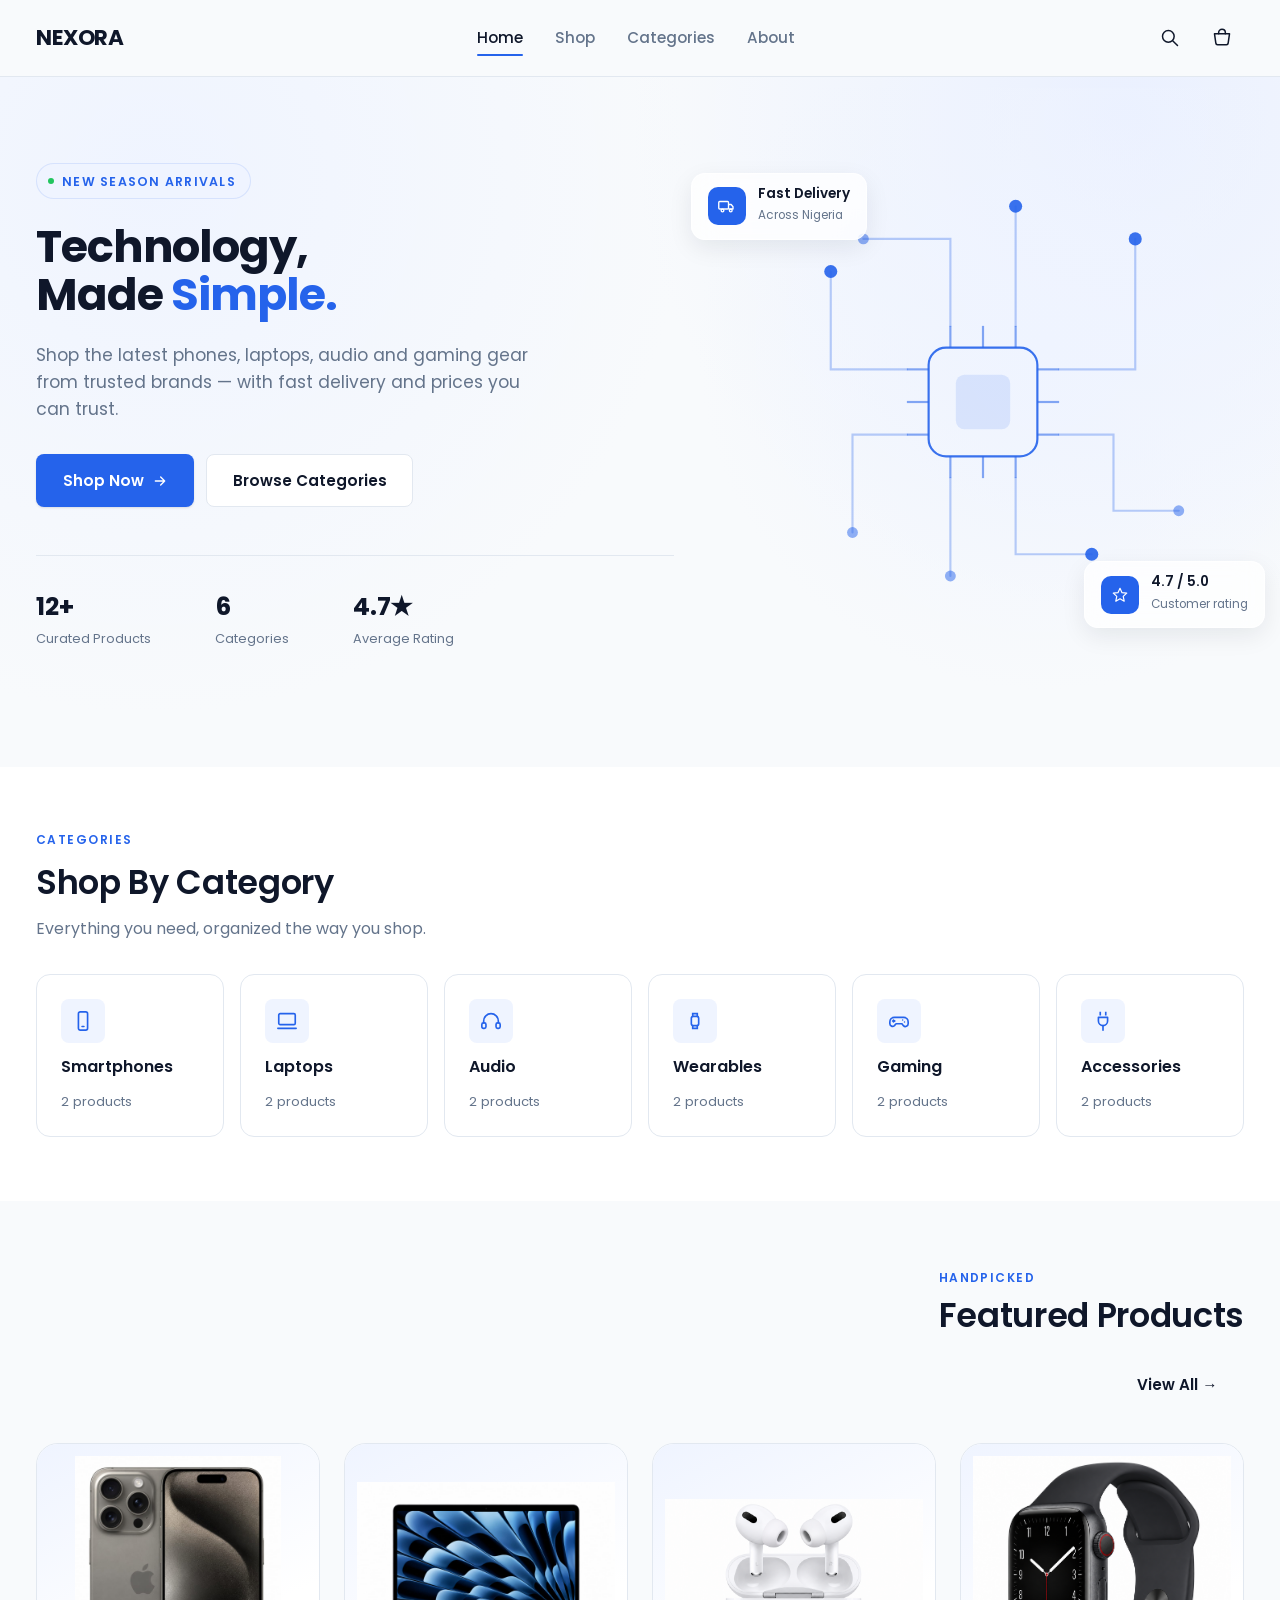
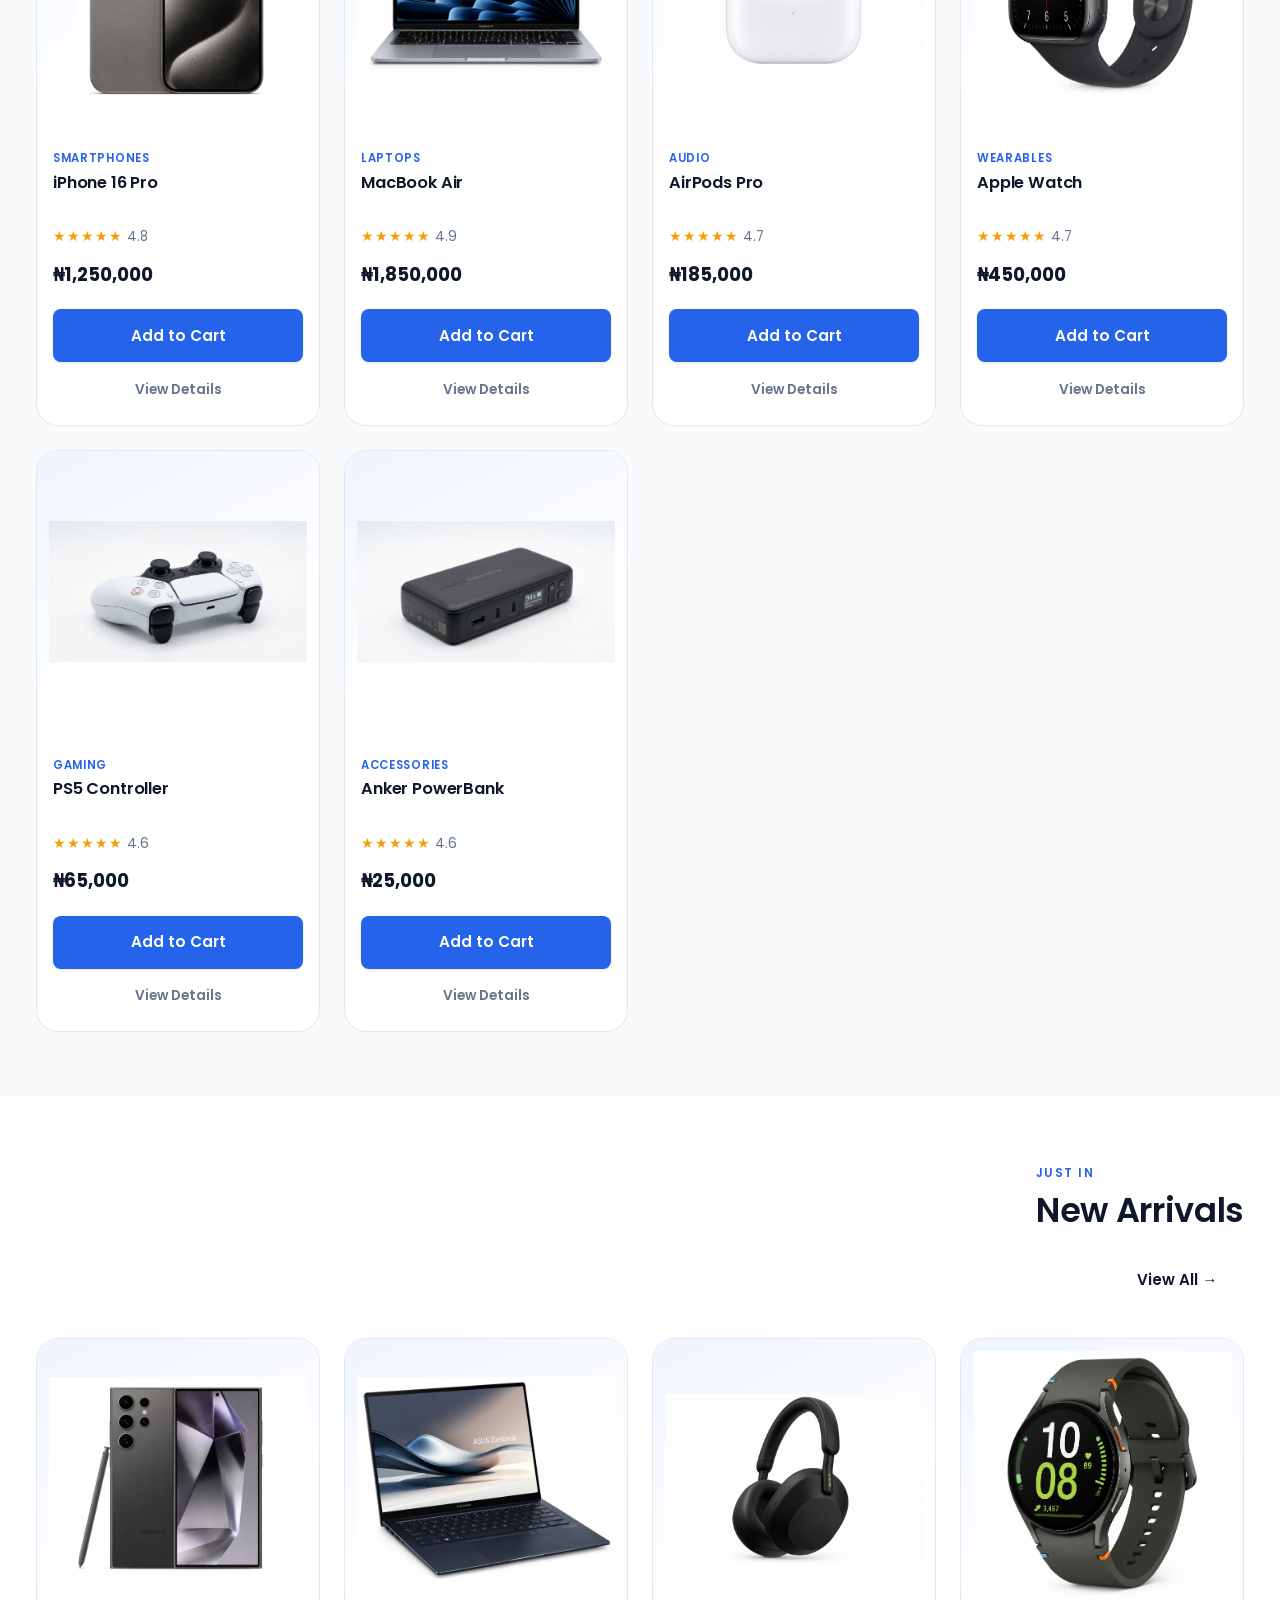
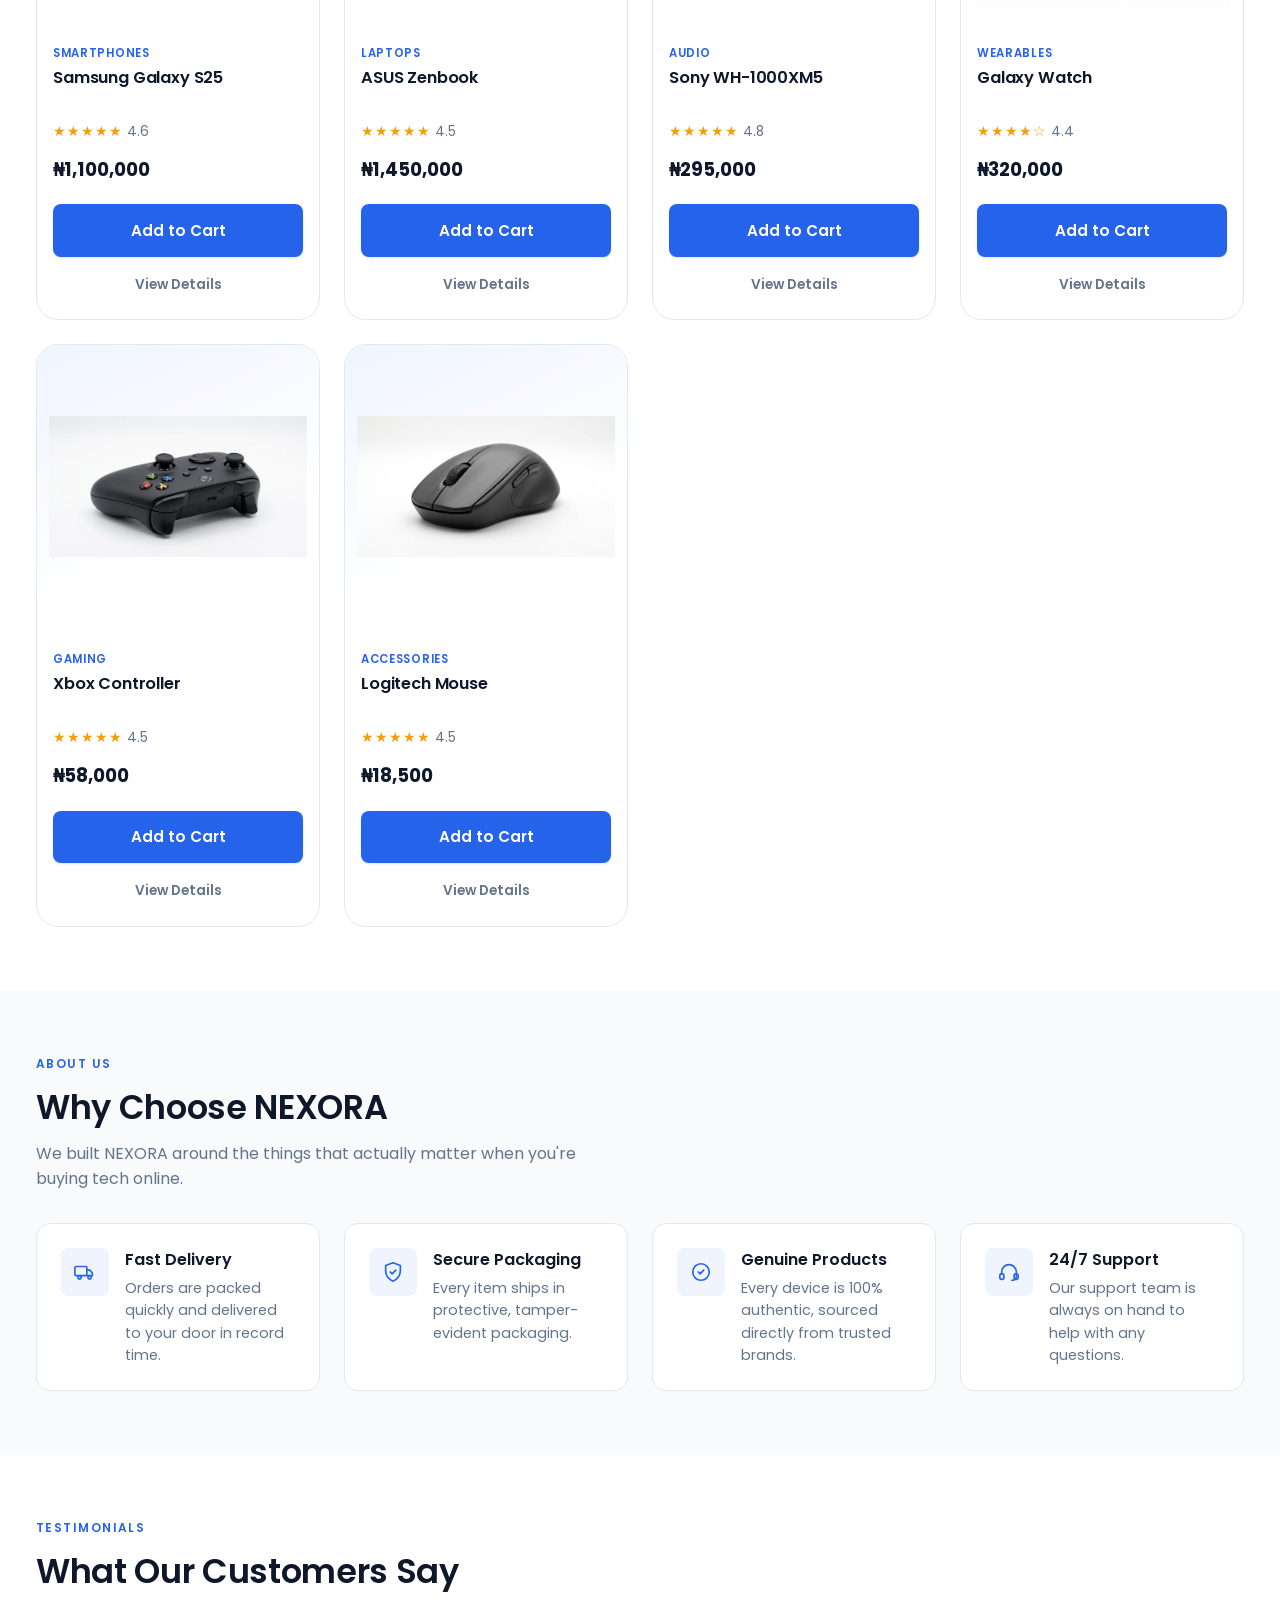
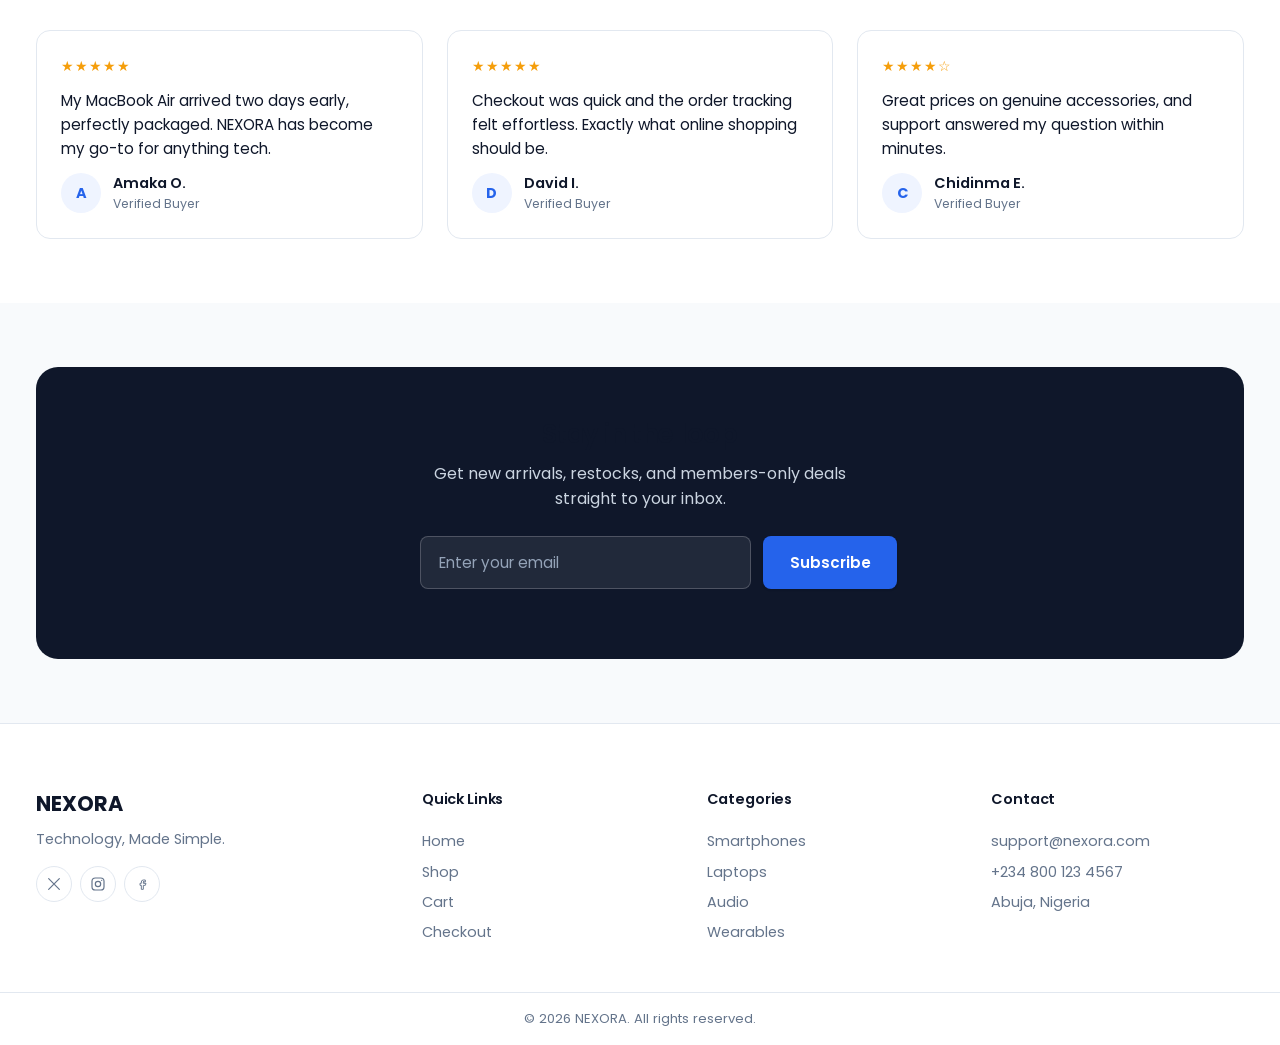
==== commit dcbb266f: "fix responsiveness" ====
--- a/index.html
+++ b/index.html
@@ -14,6 +14,7 @@
 </head>
 <body>
 
+  
   <!-- ============ NAVBAR ============ -->
   <header class="navbar">
     <div class="container navbar__inner">
--- a/css/style.css
+++ b/css/style.css
@@ -172,6 +172,8 @@
   border: 1px solid transparent;
   transition: transform var(--transition), background var(--transition), box-shadow var(--transition), border-color var(--transition);
   white-space: nowrap;
+  min-height: 44px;
+  -webkit-tap-highlight-color: transparent;
 }
 
 .btn--primary {
@@ -180,6 +182,7 @@
   box-shadow: var(--shadow-sm);
 }
 .btn--primary:hover { background: var(--primary-hover); box-shadow: var(--shadow-md); transform: translateY(-1px); }
+.btn--primary:active { transform: translateY(0); }
 
 .btn--outline {
   background: var(--surface);
@@ -194,7 +197,7 @@
 }
 .btn--ghost:hover { color: var(--primary); }
 
-.btn--sm { padding: 0.6rem 1.1rem; font-size: 0.85rem; }
+.btn--sm { padding: 0.6rem 1.1rem; font-size: 0.85rem; min-height: 36px; }
 .btn--block { width: 100%; }
 .btn:disabled { opacity: 0.65; cursor: not-allowed; transform: none !important; }
 
@@ -215,7 +218,12 @@
   border-radius: var(--radius-sm);
   background: var(--surface);
   font-size: 0.95rem;
+  font-family: inherit;
   transition: border-color var(--transition), box-shadow var(--transition);
+  -webkit-appearance: none;
+  -moz-appearance: none;
+  appearance: none;
+  min-height: 44px;
 }
 
 .field input:focus,
@@ -290,11 +298,16 @@
   align-items: center;
   justify-content: center;
   width: 40px; height: 40px;
+  min-width: 44px;
+  min-height: 44px;
   border-radius: var(--radius-sm);
   color: var(--text);
   transition: background var(--transition), color var(--transition);
+  -webkit-tap-highlight-color: transparent;
+  cursor: pointer;
 }
 .icon-btn:hover { background: var(--primary-soft); color: var(--primary); }
+.icon-btn:active { opacity: 0.8; }
 
 .cart-count {
   position: absolute;
@@ -318,7 +331,14 @@
   justify-content: center;
   gap: 5px;
   width: 40px; height: 40px;
-  align-items: center;
+  min-width: 44px;
+  min-height: 44px;
+  align-items: center;
+  -webkit-tap-highlight-color: transparent;
+  cursor: pointer;
+  background: none;
+  border: none;
+  padding: 0;
 }
 .hamburger span {
   width: 20px; height: 2px;
@@ -340,9 +360,11 @@
   padding: var(--space-3) var(--space-4);
   max-width: var(--container-width);
   margin-inline: auto;
+  flex-wrap: wrap;
 }
 .navbar__search-form input {
   flex: 1;
+  min-width: 180px;
   padding: 0.7rem 1rem;
   border: 1px solid var(--border);
   border-radius: var(--radius-sm);
@@ -355,6 +377,7 @@
   border-radius: var(--radius-sm);
   font-weight: 600;
   font-size: 0.9rem;
+  white-space: nowrap;
 }
 
 .mobile-menu {
@@ -367,12 +390,25 @@
   box-shadow: var(--shadow-lg);
   z-index: 200;
   transform: translateX(100%);
-  transition: transform var(--transition);
+  transition: transform 0.25s ease;
   padding: var(--space-8) var(--space-5) var(--space-5);
-}
+  overflow-y: auto;
+  -webkit-overflow-scrolling: touch;
+}
+
 .mobile-menu--open { transform: translateX(0); }
 .mobile-menu nav { display: flex; flex-direction: column; gap: var(--space-5); }
-.mobile-menu nav a { font-size: 1.05rem; font-weight: 500; color: var(--text); }
+.mobile-menu nav a { 
+  font-size: 1.05rem; 
+  font-weight: 500; 
+  color: var(--text);
+  display: block;
+  padding: var(--space-2);
+  margin: calc(var(--space-2) * -1);
+  border-radius: var(--radius-sm);
+  transition: color var(--transition), background var(--transition);
+}
+.mobile-menu nav a:hover { color: var(--primary); background: var(--primary-soft); }
 
 /* ---------- Hero ---------- */
 .hero {
@@ -755,6 +791,15 @@
   border: 1px solid rgba(255,255,255,0.2);
   background: rgba(255,255,255,0.08);
   color: #fff;
+  font-size: 0.95rem;
+  font-family: inherit;
+  min-height: 44px;
+  transition: border-color var(--transition), box-shadow var(--transition);
+}
+.newsletter__form input:focus {
+  border-color: rgba(255,255,255,0.4);
+  box-shadow: 0 0 0 3px rgba(37, 99, 235, 0.2);
+  outline: none;
 }
 .newsletter__form input[aria-invalid="true"] { border-color: #FCA5A5; }
 .newsletter__form input::placeholder { color: #94A3B8; }
@@ -873,6 +918,9 @@
   font-size: 0.85rem;
   color: var(--text-secondary);
   padding-block: var(--space-5);
-}
+  overflow-x: auto;
+  scroll-behavior: smooth;
+}
+.breadcrumb a { transition: color var(--transition); }
 .breadcrumb a:hover { color: var(--primary); }
-.breadcrumb__current { color: var(--text); font-weight: 500; }
+.breadcrumb__current { color: var(--text); font-weight: 500; white-space: nowrap; }
--- a/css/products.css
+++ b/css/products.css
@@ -8,8 +8,16 @@
 .page-header {
   padding-block: var(--space-2) var(--space-5);
 }
-.page-header__title { font-size: clamp(1.6rem, 1.3rem + 1.2vw, 2.2rem); }
-.page-header__text { color: var(--text-secondary); margin-top: var(--space-1); }
+.page-header__title { 
+  font-size: clamp(1.6rem, 1.3rem + 1.2vw, 2.2rem); 
+  line-height: 1.2;
+  letter-spacing: -0.01em;
+}
+.page-header__text { 
+  color: var(--text-secondary); 
+  margin-top: var(--space-1); 
+  font-size: 0.95rem;
+}
 
 /* ---------- Shop toolbar ---------- */
 .shop-toolbar {
@@ -25,12 +33,14 @@
 
 .shop-toolbar__search {
   position: relative;
+  width: 100%;
 }
 .shop-toolbar__search svg {
   position: absolute;
   left: 14px; top: 50%;
   transform: translateY(-50%);
   color: var(--text-secondary);
+  pointer-events: none;
 }
 .shop-toolbar__search input {
   width: 100%;
@@ -38,12 +48,17 @@
   border: 1px solid var(--border);
   border-radius: var(--radius-sm);
   background: var(--bg);
+  font-size: 0.95rem;
+  transition: border-color var(--transition), box-shadow var(--transition);
 }
 .shop-toolbar__search input:focus {
   border-color: var(--primary);
   box-shadow: 0 0 0 3px var(--primary-soft);
   outline: none;
 }
+.shop-toolbar__search input::placeholder {
+  color: var(--text-secondary);
+}
 
 .shop-toolbar__row {
   display: flex;
@@ -57,6 +72,8 @@
   display: flex;
   flex-wrap: wrap;
   gap: var(--space-2);
+  flex: 1;
+  min-width: 0;
 }
 
 .filter-pill {
@@ -68,6 +85,8 @@
   font-weight: 500;
   color: var(--text-secondary);
   transition: all var(--transition);
+  white-space: nowrap;
+  flex-shrink: 0;
 }
 .filter-pill:hover { border-color: var(--primary); color: var(--primary); }
 .filter-pill--active {
@@ -83,12 +102,21 @@
   font-size: 0.85rem;
   color: var(--text-secondary);
   white-space: nowrap;
+  flex-shrink: 0;
 }
 .shop-toolbar__sort select {
   padding: 0.55rem 0.9rem;
   border: 1px solid var(--border);
   border-radius: var(--radius-sm);
   background: var(--surface);
+  font-size: 0.85rem;
+  transition: border-color var(--transition), box-shadow var(--transition);
+  cursor: pointer;
+}
+.shop-toolbar__sort select:focus {
+  border-color: var(--primary);
+  box-shadow: 0 0 0 3px var(--primary-soft);
+  outline: none;
 }
 
 .results-count { font-size: 0.85rem; color: var(--text-secondary); margin-bottom: var(--space-4); }
@@ -144,18 +172,29 @@
 }
 .qty-selector button {
   width: 42px; height: 42px;
+  min-width: 44px;
+  min-height: 44px;
   font-size: 1.1rem;
   color: var(--text);
-  transition: background var(--transition);
+  transition: background var(--transition), color var(--transition);
+  cursor: pointer;
+  background: none;
+  border: none;
+  -webkit-tap-highlight-color: transparent;
 }
 .qty-selector button:hover { background: var(--primary-soft); color: var(--primary); }
+.qty-selector button:active { opacity: 0.8; }
 .qty-selector input {
   width: 52px; height: 42px;
   text-align: center;
   border: none;
   border-inline: 1px solid var(--border);
   -moz-appearance: textfield;
-}
+  font-family: inherit;
+  font-size: 0.9rem;
+  color: inherit;
+}
+.qty-selector input:focus { outline: none; }
 .qty-selector input::-webkit-outer-spin-button,
 .qty-selector input::-webkit-inner-spin-button { -webkit-appearance: none; margin: 0; }
 
@@ -239,8 +278,23 @@
   border-radius: var(--radius-sm);
   width: fit-content;
 }
-.qty-btn { width: 30px; height: 30px; font-size: 1rem; transition: background var(--transition); border-radius: var(--radius-sm); }
+.qty-btn { 
+  width: 30px; 
+  height: 30px;
+  min-width: 36px;
+  min-height: 36px;
+  font-size: 1rem; 
+  font-weight: 600;
+  transition: background var(--transition), color var(--transition); 
+  border-radius: var(--radius-sm);
+  cursor: pointer;
+  background: none;
+  border: 1px solid var(--border);
+  color: inherit;
+  -webkit-tap-highlight-color: transparent;
+}
 .qty-btn:hover { background: var(--primary-soft); color: var(--primary); }
+.qty-btn:active { opacity: 0.8; }
 .qty-value { min-width: 20px; text-align: center; font-weight: 600; font-size: 0.9rem; }
 
 .cart-item__line-total { grid-area: total; font-weight: 700; justify-self: end; font-size: 0.95rem; }
--- a/css/responsive.css
+++ b/css/responsive.css
@@ -6,16 +6,137 @@
    as the viewport grows — never the other way around.
    ============================================================= */
 
+/* ---------- Ultra small phones (< 320px): aggressive tightening ---------- */
+@media (max-width: 319px) {
+  .container { padding-inline: var(--space-2); }
+  
+  .section { padding-block: var(--space-6); }
+  .section--tight { padding-block: var(--space-5); }
+  
+  .empty-state { padding: var(--space-5) var(--space-2); }
+  .empty-state__icon { width: 56px; height: 56px; }
+  
+  .hero { padding-block: var(--space-6) var(--space-7); }
+  .hero__title { font-size: clamp(1.8rem, 1.5rem + 2vw, 2.2rem); }
+  .hero__eyebrow { padding: 0.35rem 0.7rem 0.35rem 0.5rem; margin-bottom: var(--space-3); }
+  .hero__text { font-size: 0.95rem; margin-bottom: var(--space-4); }
+  .hero__stats { gap: var(--space-4); padding-top: var(--space-4); }
+  .hero__stat-value { font-size: 1.35rem; }
+  
+  .navbar__logo { font-size: 1.2rem; }
+  .navbar__inner { padding-block: var(--space-3); gap: var(--space-2); }
+  
+  .page-header { padding-block: var(--space-1) var(--space-3); }
+  .page-header__title { font-size: clamp(1.3rem, 1rem + 1vw, 1.6rem); }
+  
+  .shop-toolbar { gap: var(--space-3); padding: var(--space-3); }
+  .shop-toolbar__search input { padding: 0.7rem 1rem 0.7rem 2.4rem; font-size: 0.9rem; }
+  
+  .filter-pill { padding: 0.4rem 0.8rem; font-size: 0.78rem; }
+  .shop-toolbar__sort { font-size: 0.78rem; }
+  .shop-toolbar__sort select { padding: 0.5rem 0.8rem; font-size: 0.85rem; }
+  
+  .newsletter { padding: var(--space-5) var(--space-3); }
+  .newsletter__title { font-size: 1.4rem; }
+  .newsletter__form { max-width: 100%; }
+  
+  .footer__grid { gap: var(--space-4); }
+  .footer__logo { font-size: 1.1rem; }
+  .footer__col h3 { font-size: 0.85rem; }
+  
+  .cart-item { gap: var(--space-1) var(--space-3); }
+  .cart-item__image { width: 60px; height: 60px; }
+  .cart-item__name { font-size: 0.9rem; }
+  
+  .product-detail__name { font-size: clamp(1.3rem, 1rem + 0.8vw, 1.6rem); }
+  .product-detail__price { font-size: 1.5rem; }
+}
+
+/* ---------- Small phones (320px - 380px): careful spacing ---------- */
+@media (max-width: 380px) {
+  .container { padding-inline: var(--space-3); }
+  
+  .hero { padding-block: var(--space-7) var(--space-8); }
+  .hero__title { font-size: 1.9rem; }
+  .hero__stats { gap: var(--space-5); }
+  .hero__actions { gap: var(--space-2); }
+  .hero__actions .btn { padding: 0.75rem 1.3rem; font-size: 0.9rem; }
+  
+  .section { padding-block: var(--space-6); }
+  .section--tight { padding-block: var(--space-5); }
+  .section__title { font-size: clamp(1.4rem, 1.1rem + 1vw, 1.9rem); }
+  
+  .navbar__inner { padding-block: var(--space-3); gap: var(--space-3); }
+  .navbar__logo { font-size: 1.25rem; }
+  .navbar__search-form { padding: var(--space-2) var(--space-3); gap: var(--space-1); }
+  .navbar__search-form button { padding: 0.6rem 1rem; font-size: 0.85rem; }
+  
+  .page-header { padding-block: var(--space-2) var(--space-4); }
+  .page-header__title { font-size: clamp(1.4rem, 1.1rem + 1.2vw, 1.8rem); }
+  
+  .shop-toolbar { gap: var(--space-3); padding: var(--space-3); }
+  .shop-toolbar__row { gap: var(--space-2); flex-wrap: wrap; }
+  .filter-pill { padding: 0.45rem 0.9rem; font-size: 0.8rem; }
+  .shop-toolbar__sort { font-size: 0.8rem; gap: var(--space-1); }
+  
+  .cart-item { gap: var(--space-2) var(--space-3); }
+  .cart-item__image { width: 64px; height: 64px; }
+  .cart-item__name { font-size: 0.92rem; }
+  
+  .newsletter { padding: var(--space-6) var(--space-4); }
+  .newsletter__title { font-size: 1.5rem; margin-bottom: var(--space-1); }
+  .newsletter__text { font-size: 0.95rem; margin-bottom: var(--space-3); }
+  
+  .breadcrumb { font-size: 0.85rem; margin-bottom: var(--space-3); overflow-x: auto; white-space: nowrap; }
+  
+  .btn { padding: 0.75rem 1.3rem; font-size: 0.9rem; }
+  .btn--sm { padding: 0.55rem 1rem; font-size: 0.8rem; }
+}
+
+/* ---------- Medium phones (381px - 480px) ---------- */
+@media (min-width: 381px) and (max-width: 479px) {
+  .container { padding-inline: var(--space-3); }
+  
+  .product-grid { grid-template-columns: repeat(2, 1fr); gap: var(--space-4); }
+  .category-grid { grid-template-columns: repeat(2, 1fr); gap: var(--space-3); }
+  
+  .newsletter { padding: var(--space-6) var(--space-5); }
+  .newsletter__form { max-width: 100%; }
+  
+  .hero { padding-block: var(--space-7) var(--space-8); }
+  .hero__title { font-size: 2rem; }
+  
+  .section { padding-block: var(--space-7); }
+  .section__title { font-size: clamp(1.5rem, 1.2rem + 1.2vw, 2rem); }
+  
+  .cart-item { grid-template-columns: 72px 2fr auto auto auto; gap: var(--space-2) var(--space-4); }
+  .cart-item__image { width: 72px; height: 72px; }
+}
+
 /* ---------- Large phones (small bump before tablet) ---------- */
 @media (min-width: 480px) {
   .product-grid { grid-template-columns: repeat(2, 1fr); }
   .category-grid { grid-template-columns: repeat(2, 1fr); }
+  
+  .shop-toolbar { flex-direction: row; align-items: center; gap: var(--space-3); }
+  .shop-toolbar__search { flex: 1; }
+  .shop-toolbar__row { width: auto; flex-wrap: wrap; }
+  
+  .cart-item { grid-template-columns: 80px 2fr auto auto auto; }
+  .cart-item__image { width: 80px; height: 80px; }
 }
 
 /* ---------- Tablet ---------- */
 @media (min-width: 768px) {
+  .container { padding-inline: var(--space-4); }
+  
+  .section { padding-block: var(--space-8); }
+  .section--tight { padding-block: var(--space-7); }
+  
   .hero__inner { grid-template-columns: 1.1fr 0.9fr; }
+  .hero { padding-block: var(--space-8) var(--space-9); }
   .hero__stats { gap: var(--space-8); }
+  .hero__title { font-size: clamp(2.2rem, 1.6rem + 2vw, 2.8rem); }
 
   /* Promote the trust cards from a static mobile stack into floating
      glass badges anchored over the circuit graphic */
@@ -34,19 +155,20 @@
   .hero__float-card--delivery { top: 6%; left: -6%; }
   .hero__float-card--rating { bottom: 8%; right: -4%; }
 
-  .category-grid { grid-template-columns: repeat(3, 1fr); }
-  .product-grid { grid-template-columns: repeat(3, 1fr); }
+  .category-grid { grid-template-columns: repeat(3, 1fr); gap: var(--space-4); }
+  .product-grid { grid-template-columns: repeat(3, 1fr); gap: var(--space-5); }
 
   .features-grid { grid-template-columns: repeat(2, 1fr); }
   .testimonial-grid { grid-template-columns: repeat(2, 1fr); }
 
-  .footer__grid { grid-template-columns: 1.2fr 1fr 1fr; }
-
+  .footer__grid { grid-template-columns: 1.2fr 1fr 1fr; gap: var(--space-6); }
+
+  .newsletter { padding: var(--space-7) var(--space-6); }
   .newsletter__field { flex-direction: row; }
   .newsletter__field input { flex: 1; }
   .newsletter__field button { flex-shrink: 0; }
 
-  .product-detail { grid-template-columns: 1fr 1fr; align-items: start; }
+  .product-detail { grid-template-columns: 1fr 1fr; align-items: start; gap: var(--space-7); }
   .specs-list { grid-template-columns: 1fr 1fr; }
   .specs-list dt, .specs-list dd { border-right: 1px solid var(--border); }
   .specs-list dt:nth-child(4n), .specs-list dd:nth-child(4n) { border-right: none; }
@@ -54,14 +176,20 @@
   .cart-item {
     grid-template-columns: 88px 2fr auto auto auto;
     grid-template-areas: "image details qty total remove";
+    gap: var(--space-2) var(--space-4);
   }
+  .cart-item__image { width: 88px; height: 88px; }
   .cart-item__line-total { min-width: 100px; }
 
   .checkout-form { grid-template-columns: 1fr 1fr; }
   .checkout-form h2,
   .checkout-form .field--full { grid-column: 1 / -1; }
 
-  .success-details { grid-template-columns: 1fr 1fr; }
+  .success-details { grid-template-columns: 1fr 1fr; gap: var(--space-6); }
+  
+  .page-header { padding-block: var(--space-4) var(--space-6); }
+  
+  .shop-toolbar { padding: var(--space-5); }
 }
 
 /* ---------- Desktop ---------- */
@@ -81,10 +209,3 @@
 
   .checkout-layout { grid-template-columns: 1.4fr 1fr; }
 }
-
-/* ---------- Small phones only: tighten spacing further ---------- */
-@media (max-width: 380px) {
-  .container { padding-inline: var(--space-3); }
-  .hero__title { font-size: 1.9rem; }
-  .hero__stats { gap: var(--space-5); }
-}
